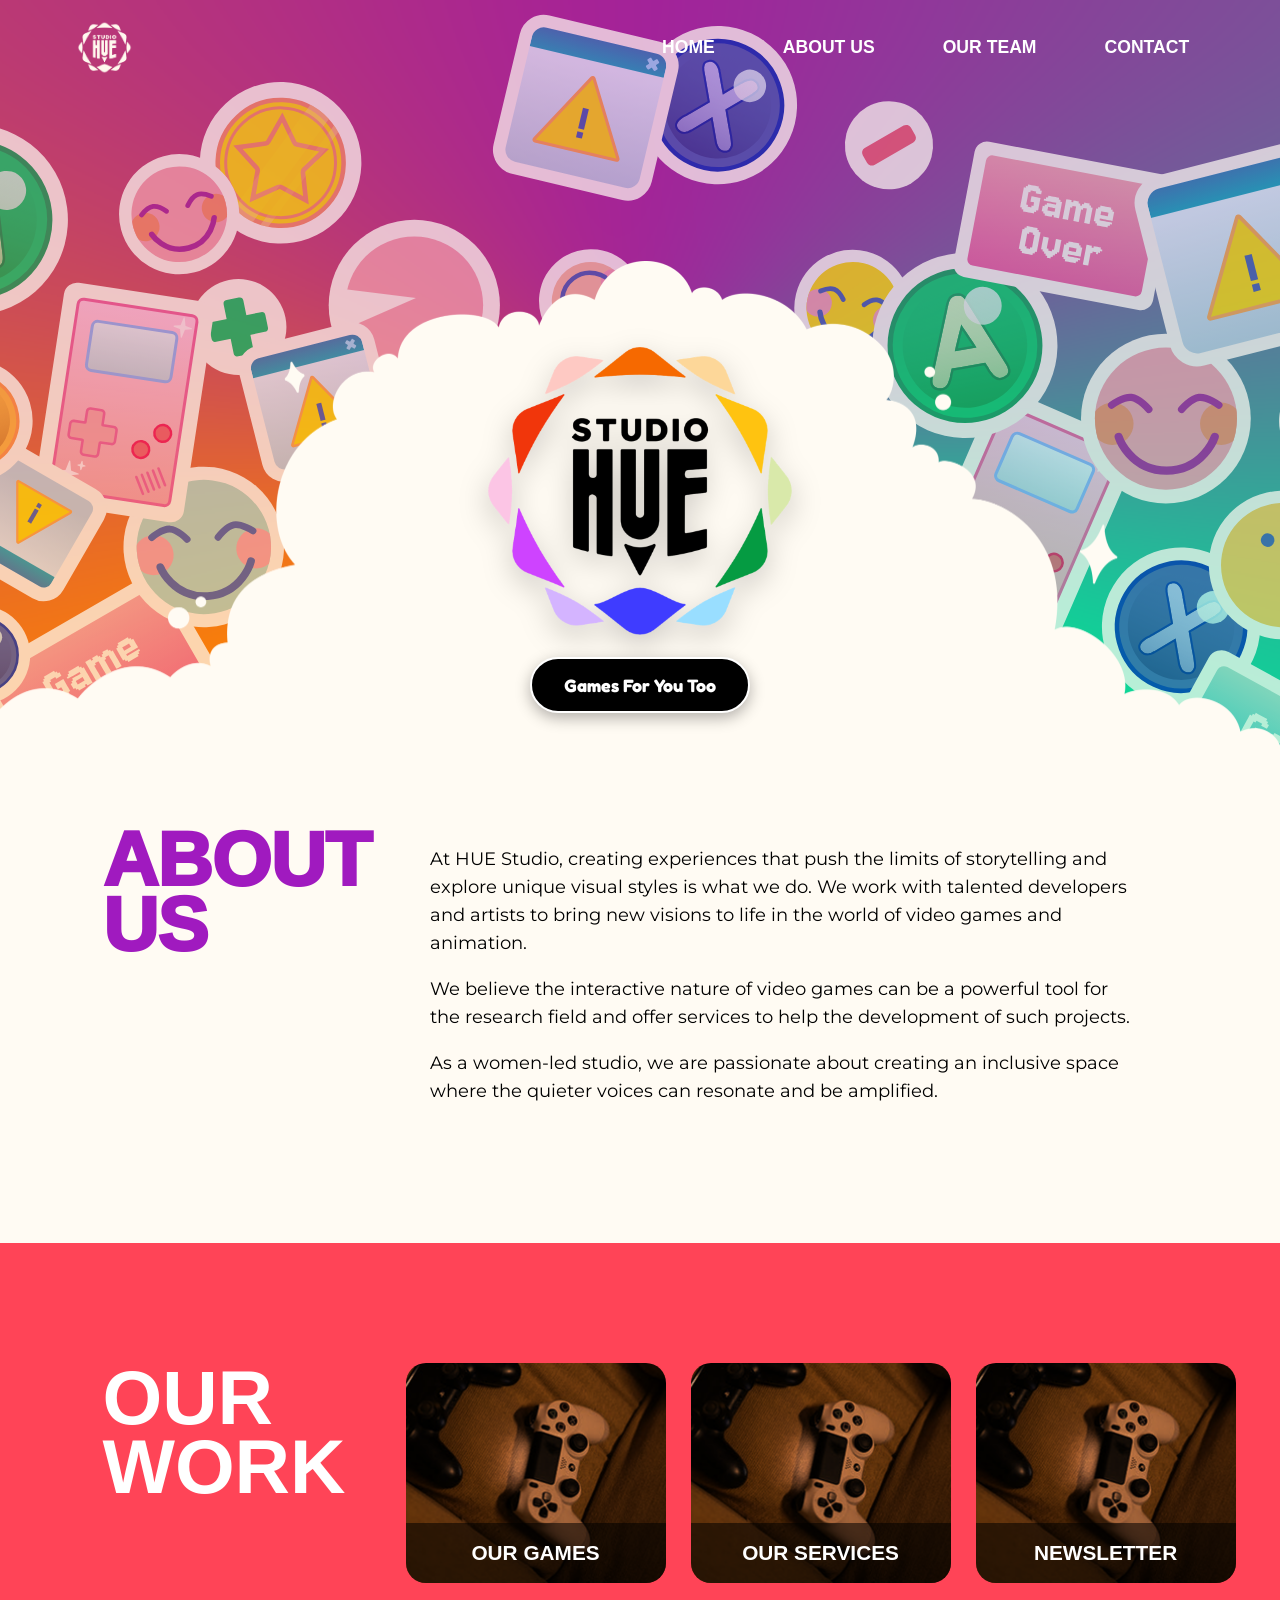
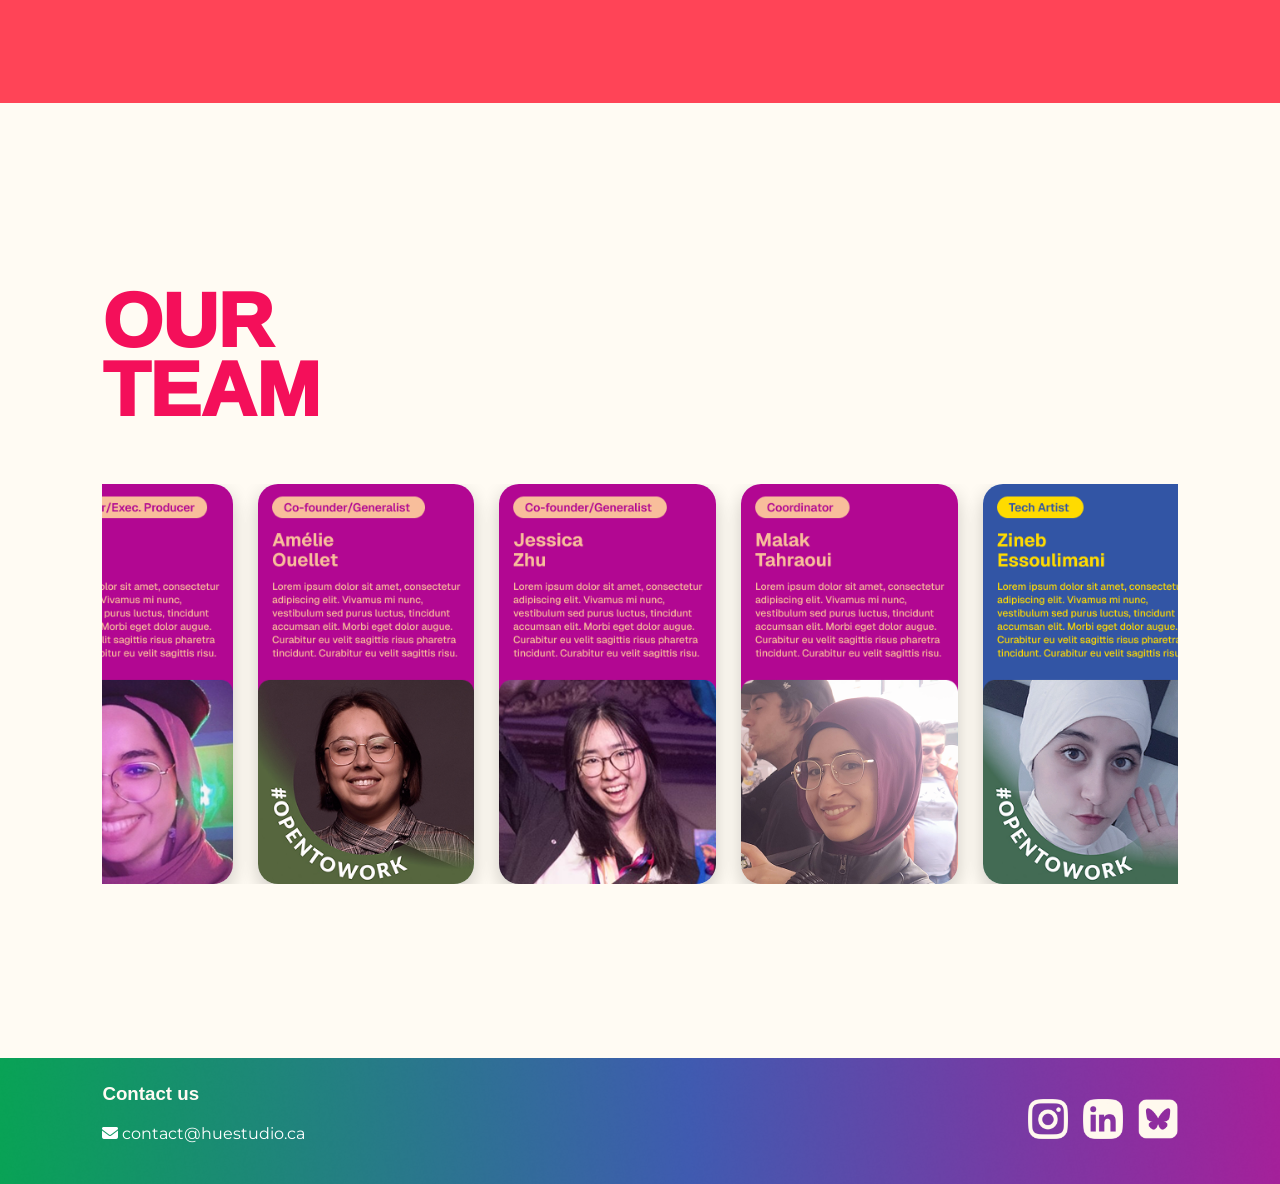
==== index.html @ d819f4cb "modification de tout ce qu'on ma demander" ====
<!DOCTYPE html>
<html lang="en-US">
<head>
    <meta charset="UTF-8" />
    <meta name="viewport" content="width=device-width, initial-scale=1.0" />
    <title>Home - Hue Studio</title>
    <link rel="stylesheet" href="css/styles.css" />
    <link rel="stylesheet" href="https://cdnjs.cloudflare.com/ajax/libs/font-awesome/6.4.0/css/all.min.css">
    <link href="https://fonts.googleapis.com/css2?family=Fredoka+One&display=swap" rel="stylesheet">
    <link href="https://fonts.googleapis.com/css2?family=Montserrat:wght@400;600&display=swap" rel="stylesheet">
    <link rel="icon" type="image/png" href="images/cropped-STUDIOHUE_ICON-32x32.png">
    <script src="javascript/script.js"></script>
</head>

<body>
<!--Haut-->

<!-- FOND SVG EN IMAGE -->
<div class="background-color" id="HOME">
    <img src="images/SVG_Header-2.svg" alt="Fond décoratif" class="fond-svg" />
    <!-- Les autocollants si vous les avez -->
    <!-- <img src="images/Stickers_Header.png" alt="Stickers" class="fond-stickers" /> -->
</div>

<!-- HEADER -->
<header>
    <img src="images/Logo_StudioHue_beige.png" alt="Petit logo" class="logo-haut" />
    <nav>
        <ul>
            <li><a href="#HOME">HOME</a></li>
            <li><a href="#ABOUT US">ABOUT US</a></li>
            <li><a href="#OUR TEAM">OUR TEAM</a></li>
            <li><a href="#CONTACT">CONTACT</a></li>
        </ul>
    </nav>
</header>

<!-- CONTENU PRINCIPAL (Centré verticalement) -->
<main class="page_principale">
    <!-- Le fond blanc en forme de nuage -->
    <div class="hero-background-cloud">
        <img src="images/Logo_StudioHue_transparent.png" class="logo-centre" alt="Studio Hue Logo">
    </div>
    <!-- La tagline en dessous -->
    <div class="tagline">Games For You Too</div>
</main>

<!-- Le grand nuage de séparation (en bas de section) -->
<img src="images/cloud.png" class="nuage" alt="Séparation nuage">


<!--Milieux-->
<!--About Us-->
<section class="background">
    <section class="about-us" id="ABOUT US">
        <div class="about-title">
            ABOUT<br>US
        </div>
        <div class="about-text">
            <p>
            At HUE Studio, creating experiences that push the limits of storytelling and explore unique visual styles is what we do. We work with talented developers and artists to bring new visions to life in the world of video games and animation.
            </p>
            <p>
            We believe the interactive nature of video games can be a powerful tool for the research field and offer services to help the development of such projects.
            </p>
            <p>
            As a women-led studio, we are passionate about creating an inclusive space where the quieter voices can resonate and be amplified.
            </p>
        </div>
    </section>
</section>

<!--OUR WORK-->
<section class="ourwork-section">
    <div class="ourwork-left">
        <h2>OUR<br>WORK</h2>
    </div>

    <div class="ourwork-right">
        <a href="html/ourgame.html">
            <div class="work-card">
                <img src="images/ActivityPlaceholder2.png" alt="Our Games">
                <div class="overlay">OUR GAMES</div>
            </div>
        </a>

        <a href="html/ourservices.html">
            <div class="work-card">
                <img src="images/ActivityPlaceholder2.png" alt="Our Services">
                <div class="overlay">OUR SERVICES</div>
            </div>
        </a>

        <a href="https://www.linkedin.com/company/huestudiogames/">
            <div class="work-card">
                <img src="images/ActivityPlaceholder2.png" alt="Newsletter">
                <div class="overlay">NEWSLETTER</div>
            </div>
        </a>
    </div>
</section>

<!--Our team-->
<section class="ourteam-section" id="OUR TEAM">
    <div class="ourteam-left">
        <h2>OUR<br>TEAM</h2>
    </div>

    <div class="carousel-wrapper">
        <div class="carousel-track">
            <div class="card"><img src="images/Member1-1.png" alt=""></div>
            <div class="card"><img src="images/Member2-1.png" alt=""></div>
            <div class="card"><img src="images/Member3.png" alt=""></div>
            <div class="card"><img src="images/Member4.png" alt=""></div>
            <div class="card"><img src="images/Member5.png" alt=""></div>
            <div class="card"><img src="images/Member6.png" alt=""></div>
            <div class="card"><img src="images/Member7.png" alt=""></div>
        </div>
    </div>
</section>
<!--bas-->

<br><br><br>
<footer class="footer" id="CONTACT">
    <div class="footer-container">

        <div class="footer-left">
            <h3>Contact us</h3>
            <p><i class="fa-solid fa-envelope"></i> <a href="mailto:contact@huestudio.ca" style="color: white; text-decoration: none;">contact@huestudio.ca</a></p>
        </div>

        <div class="footer-right">
            <a href="https://www.instagram.com/studiohuegames/"><img src="images/Logo_Instagram.png" alt="Instagram" /></a>
            <a href="https://www.linkedin.com/company/huestudiogames/posts/?feedView=all"><img src="images/Logo_Linkedin.png" alt="LinkedIn" /></a>
            <a href="https://www.linkedin.com/company/huestudiogames/posts/?feedView=all"><img src="images/Logo_Bsky.png" alt="Bluesky" /></a>
        </div>

    </div>
</footer>
</body>
</html>
---- css/styles.css ----
/* ==============================
   RESET & BASE
   ============================== */

* {
  box-sizing: border-box;
}

body {
  margin: 0;
  font-family: Arial, sans-serif;
  overflow-x: hidden;
  background-color: #fffbf3;
}

/* ==============================
   HERO / BACKGROUND
   ============================== */

.background-color {
  position: relative;
  width: 100%;
  height: 100vh;
  background-image: url("../images/Header_Gradient.png");
  background-size: cover;
  background-position: center;
  overflow: hidden;
  z-index: -2;
}

.fond-svg {
  position: absolute;
  top: 0;
  left: 0;
  width: 100%;
  height: 100%;
  object-fit: cover;
  transition: transform .15s linear;
  z-index: -1;
}

.fond-stickers {
  position: absolute;
  width: 100%;
  height: 100%;
  object-fit: cover;
  z-index: 2;
  pointer-events: none;
}

/* ==============================
   HEADER
   ============================== */

header {
  position: absolute;
  top: 20px;
  width: 100%;
  display: flex;
  justify-content: space-between;
  align-items: center;
  padding: 0 6%;
  z-index: 10;
}

.logo-haut {
  height: 55px;
  width: auto;
  transition: .3s;
  cursor: pointer;
}

.logo-haut:hover {
  transform: scale(1.1);
}

nav ul {
  list-style: none;
  display: flex;
  gap: 40px;
  margin: 0;
  padding: 0;
}

nav a {
  text-decoration: none;
  color: white;
  font-weight: bold;
  font-size: 1.1rem;
  transition: .25s;
  padding: 6px 14px;
  border-radius: 30px;
}

header li:hover a {
  background: white;
  color: #a01abf;
}

/* ==============================
   HERO CONTENT (POSITION AJUSTÉE)
   ============================== */

main.page_principale {
  position: absolute;
  top: 58%; 
  left: 50%;
  transform: translate(-50%, -50%);
  display: flex;
  flex-direction: column;
  align-items: center;
  text-align: center;
  z-index: 6;
  width: 100%;
  pointer-events: none;
}

.hero-background-cloud {
  display: flex;
  justify-content: center;
  align-items: center;
  margin-bottom: 0.5vw;
  pointer-events: auto;
  background: transparent;
  padding: 0;
}

.logo-centre {
  width: 25vw;
  min-width: 180px;
  max-width: 500px;
  height: auto;
  display: block;
  margin: 0;
  filter: drop-shadow(0 10px 15px rgba(0,0,0,0.2));
  transition: transform 0.25s ease;
}

.logo-centre:hover {
  transform: scale(1.1);
}

.tagline {
  display: inline-flex;
  align-items: center;
  background: black;
  border: 2px solid white;
  border-radius: 40px;
  padding: 1.2vw 2.5vw;
  font-size: 1.4vw;
  font-weight: bold;
  color: white;
  font-family: 'Fredoka One', cursive, sans-serif;
  z-index: 7;
  pointer-events: auto;
  white-space: nowrap;
  box-shadow: 0 5px 15px rgba(0,0,0,0.3);
}

/* ==============================
   CLOUD SEPARATOR (CONNEXION PARFAITE)
   ============================== */

.nuage {
  display: block;
  width: 100%;
  max-width: 100%;
  height: auto;
  
  position: absolute;
  bottom: -1px;
  left: 0;
  z-index: 5;
  pointer-events: none;
  line-height: 0;
  margin: 0;
  padding: 0;
}

/* ==============================
   ABOUT US (CORRIGÉ : TITRE COMPACT)
   ============================== */

.about-us {
  display: flex;
  flex-wrap: wrap;
  gap: 60px;
  padding: 80px 8% 120px 8%; 
  align-items: flex-start;
  background-color: #fffbf3;
  position: relative;
  z-index: 4;
  margin-top: 0;
}

.about-title {
  font-family: 'Erica One', sans-serif;
  font-size: 6vw;
  line-height: 0.85;
  color: #a01abf;
  margin: 0;
  font-weight: 1000;
  letter-spacing: -1px;
}

.about-text {
  font-family: 'Montserrat', sans-serif;
  max-width: 700px;
  font-size: 1.1rem;
  line-height: 1.6;
}

/* ==============================
   OUR WORK
   ============================== */

.ourwork-section {
  display: flex;
  justify-content: space-between;
  align-items: flex-start;
  background: #ff4457;
  padding: 120px 8%;
  gap: 60px;
  font-weight: 1000;
}

.ourwork-left h2 {
  font-family: 'Erica One', sans-serif;
  font-size: 6vw;
  color: white;
  margin: 0;
  line-height: 0.9;
}

.ourwork-right {
  display: flex;
  gap: 25px;
}

.work-card {
  position: relative;
  width: 260px;
  height: 220px;
  border-radius: 20px;
  overflow: hidden;
  cursor: pointer;
  flex-shrink: 0;
}

.work-card img {
  width: 100%;
  height: 100%;
  object-fit: cover;
  transition: filter 0.3s;
}

.work-card .overlay {
  position: absolute;
  bottom: 0;
  width: 100%;
  padding: 18px 0;
  background: rgba(0, 0, 0, .55);
  color: white;
  font-size: 1.3rem;
  font-weight: 700;
  text-align: center;
}

.work-card:hover {
  transform: translateY(-15px);
}

.work-card:hover {
  animation: floatCard 0.6s ease infinite alternate;
}

@keyframes floatCard {
  0% { transform: translateY(0); }
  100% { transform: translateY(-15px); }
}
/* ==============================
   OUR TEAM
   ============================== */

.ourteam-section {
  padding: 120px 8%;
  background-color: #fffbf3;
  overflow: hidden;
}

.ourteam-left h2 {
  font-family: 'Erica One', sans-serif;
  font-size: 6vw;
  color: #f40f5a;
  margin-bottom: 60px;
  line-height: 0.9;
  font-weight: 1000;
}

.carousel-wrapper {
  width: 100%;
  overflow-x: scroll;
  overflow-y: hidden;
  position: relative;
  cursor: grab;
  touch-action: none;
  display: flex;
  scroll-behavior: auto;
  scrollbar-width: none;
  -ms-overflow-style: none;

}

.carousel-wrapper::-webkit-scrollbar {
  display: none;
}


.carousel-track {
  display: inline-flex;
  gap: 25px;
  width: max-content;
  will-change: transform;
  animation: none;
}

.carousel-wrapper:active {
  cursor: grabbing;
}

.carousel-wrapper:hover .carousel-track,
.carousel-wrapper:active .carousel-track {
  animation-play-state: paused;
}

@keyframes scrollLoop {
  0% {
    transform: translate3d(0, 0, 0);
  }
  100% {
    transform: translate3d(-50%, 0, 0);
  }
}

.card {
  flex-shrink: 0;
  border-radius: 20px;
  overflow: hidden;
  box-shadow: 0 8px 20px rgba(0, 0, 0, 0.2);
  display: flex;
  background: white;
  user-select: none;
  -webkit-user-drag: none;
}

.card img {
  width: auto;
  height: 400px;
  object-fit: cover;
  display: block;
  pointer-events: none;
}

/* ==============================
   FOOTER
   ============================== */

.footer {
  background-image: url("../images/Footer_Gradient.png");
  background-size: cover;
  background-position: center;
  padding: 25px 8%;
  color: white;
}

.footer-container {
  display: flex;
  justify-content: space-between;
  align-items: center;
  flex-wrap: wrap;
  gap: 20px;
}

.footer-left h3 {
  margin-top: 0;
  font-family: 'Erica One', sans-serif;
  color: #fffbf3;
}

.footer-left p {
  font-family: 'Montserrat', sans-serif;
  font-size: 1rem;
}

.footer-left a {
  color: white;
  text-decoration: none;
  transition: color 0.3s;
}

.footer-left a:hover {
  color: #a01abf;
}

.footer-right {
  display: flex;
  align-items: center;
}

.footer-right img {
  width: 40px;
  margin-left: 15px;
  transition: .2s;
  cursor: pointer;
}

.footer-right img:hover {
  transform: scale(1.2);
}

/* ==============================
   TABLET
   ============================== */
@media only screen and (max-device-width: 1281px) and (min-device-width: 1279px) and (max-device-height: 801px) and (min-device-height: 799px) {
  main.page_principale {
    position: absolute;
    top: 50%; 
    left: 50%;
    transform: translate(-50%, -50%);
    display: flex;
    flex-direction: column;
    align-items: center;
    text-align: center;
    z-index: 6;
    width: 100%;
    pointer-events: none;
  }
  .nuage {
    margin-bottom: 150px;
    width: 100%;
  }

  .about-us {
    flex-direction: column;
    text-align: center;
    padding: 60px 5% 80px 5%;
    gap: 40px;
    padding-top: 90px;
  }
  .background {
    margin-top: -150px;
  }
}
@media only screen and (max-device-width: 1025px) and (min-device-width: 1023px) and (max-device-height: 601px) and (min-device-height: 599px) {
  main.page_principale {
    top: 70%; 
  }
}
@media only screen and (max-device-width: 1025px) and (min-device-width: 1023px) and (max-device-height: 1367px) and (min-device-height: 1365px) {
  .nuage { margin-bottom: 850px; width: 100%; }
  .background {
    margin-top: -851px;
  }
  main.page_principale {
    top: 25%; 
  }
  .ourwork-right {
    display: flex;
    flex-wrap: wrap;
    justify-content: center;
    gap: 25px;
  }

  .ourwork-right .work-card:nth-child(3) {
    flex-basis: 100%;
    max-width: 260px;
    margin: 0 auto;
  }
}
@media only screen and (max-device-width: 913px) and (min-device-width: 911px) and (max-device-height: 1369px) and (min-device-height: 1367px) {
  .nuage { 
    margin-bottom: 900px; 
    width: 100%; 
  }
  .background {
    margin-top: -901px;
  }
  main.page_principale {
    top: 23%; 
  }

  .ourwork-right {
    display: flex;
    flex-wrap: wrap;
    justify-content: center;
    gap: 25px;
  }

  .ourwork-right .work-card:nth-child(3) {
    flex-basis: 100%;
    max-width: 260px;
    margin: 0 auto;
  }
}
@media (max-width: 1300px) {
  .nuage { 
    margin-bottom: 150px; 
    width: 100%; 
  }
  .background {
    margin-top: -153px; 
  }
}
@media (max-width: 900px) {
  main.page_principale {
    position: absolute;
    top: 45%; 
    left: 50%;
    transform: translate(-50%, -50%);
    display: flex;
    flex-direction: column;
    align-items: center;
    text-align: center;
    z-index: 6;
    width: 100%;
    pointer-events: none;
  }

  .logo-haut {
    height: 45px;
  }

  nav ul {
    gap: 20px;
  }
  
  nav a {
    font-size: 1rem;
  }

  .tagline {
    font-size: 1.8vw;
    padding: 1.5vw 3vw;
  }

  .ourwork-section {
    flex-direction: column;
    align-items: center;
    text-align: center;
  }

  .ourwork-right {
    justify-content: center;
    flex-wrap: wrap;
    gap: 20px;
  }
  
  .work-card {
    width: 240px;
    height: 200px;
  }

  .nuage {
    margin-bottom: 300px;
    width: 100%;
  }

  .about-us {
    flex-direction: column;
    text-align: center;
    padding: 60px 5% 80px 5%;
    gap: 40px;
    padding-top: 90px;
  }
  .background {
    margin-top: -300px;
  }
}
@media only screen and (max-device-width: 854px) and (min-device-width: 852px) and (max-device-height: 1281px) and (min-device-height: 1279px) {
  .nuage { margin-bottom: 860px; width: 100%; }
  .background {
    margin-top: -860px;
  }
  main.page_principale {
    position: absolute;
    top: 20%; 
    left: 50%;
    transform: translate(-50%, -50%);
    display: flex;
    flex-direction: column;
    align-items: center;
    text-align: center;
    z-index: 6;
    width: 100%;
    pointer-events: none;
  }
}
@media only screen and (max-device-width: 821px) and (min-device-width: 819px) and (max-device-height: 1181px) and (min-device-height: 1179px) {
  .nuage { margin-bottom: 750px; width: 100%; }
  .background {
    margin-top: -750px;
  }
  main.page_principale {
    position: absolute;
    top: 25%; 
    left: 50%;
    transform: translate(-50%, -50%);
    display: flex;
    flex-direction: column;
    align-items: center;
    text-align: center;
    z-index: 6;
    width: 100%;
    pointer-events: none;
  }
}
@media only screen and (max-device-width: 769px) and (min-device-width: 767px) and (max-device-height: 1025px) and (min-device-height: 1023px) {
  .nuage { margin-bottom: 580px; width: 100%; }
  .background {
    margin-top: -580px;
  }
  main.page_principale {
    position: absolute;
    top: 30%; 
    left: 50%;
    transform: translate(-50%, -50%);
    display: flex;
    flex-direction: column;
    align-items: center;
    text-align: center;
    z-index: 6;
    width: 100%;
    pointer-events: none;
  }
}

/* ==============================
   MOBILE
   ============================== */
@media (max-width: 600px) {
  
  main.page_principale {
    position: absolute;
    top: 35%; 
    left: 50%;
    transform: translate(-50%, -50%);
    display: flex;
    flex-direction: column;
    align-items: center;
    text-align: center;
    z-index: 6;
    width: 100%;
    pointer-events: none;
  }

  header {
    flex-direction: column;
    gap: 15px;
    top: 10px;
    padding: 0 5%;
  }
  nav ul { gap: 12px; flex-wrap: wrap; justify-content: center; }
  nav a { font-size: 0.9rem; padding: 5px 12px; }
  .logo-centre { width: 35vw; min-width: 140px; max-width: none; }
  .tagline { font-size: 3.5vw; padding: 3vw 5vw; border-radius: 25px; }
  .nuage { margin-bottom: 400px; width: 100%; }

  .about-us {
    flex-direction: column;
    align-items: center;
    text-align: center;
    justify-content: center;
    padding: 60px 5% 80px 5%;
    gap: 40px;
    padding-top: 90px;
    margin: 0 auto;
    width: 100%;
    box-sizing: border-box;
  }

  .about-title {
    font-size: 12vw;
    line-height: 0.85;
    margin: 0 auto;
    display: block;
    width: fit-content;
  }

  .about-text {
    font-size: 1rem;
    padding: 0 10px;
    text-align: center;
    margin: 0 auto;
    max-width: 100%;
  }

  .ourwork-left h2,
  .ourteam-left h2 {
    font-size: 12vw;
    text-align: center;
    margin-bottom: 40px;
    line-height: 0.9;
  }

  .work-card {
    width: 100%;
    max-width: 320px;
    height: 240px;
  }

  .ourteam-section {
    padding: 80px 5%;
  }
  
  .card img {
    height: 300px;
  }
  
  .carousel-track {
    animation: scroll 20s linear infinite;
  }
  
  .footer-container {
    flex-direction: column;
    text-align: center;
  }
  
  .footer-right {
    margin-top: 15px;
  }
  
  .footer-right img {
    margin: 0 10px;
  }

  
}
@media only screen and (max-device-width: 541px) and (min-device-width: 539px) and (max-device-height: 721px) and (min-device-height: 719px) {
  .nuage { margin-bottom: 400px; width: 100%; }
  .background {
    margin-top: -400px;
  }
}

@media only screen and (max-device-width: 431px) and (min-device-width: 429px) and (max-device-height: 933px) and (min-device-height: 931px) {
  .nuage { margin-bottom: 570px; width: 100%; }
  .background {
    margin-top: -570px;
  }
}

@media only screen and (max-device-width: 415px) and (min-device-width: 413px) and (max-device-height: 897px) and (min-device-height: 895px) {
  .nuage { margin-bottom: 550px; width: 100%; }
  .background {
    margin-top: -550px;
  }
}

@media only screen and (max-device-width: 413px)and (min-device-width: 411px) and (max-device-height: 916px) and (min-device-height: 913px){
  .nuage { margin-bottom: 550px; width: 100%; }
  .background {
    margin-top: -550px;
  }
}
@media only screen and (max-device-width: 391px) and (min-device-width: 389px) and (max-device-height: 845px) and (min-device-height: 843px) {
  .nuage { margin-bottom: 510px; width: 100%; }
  .background {
    margin-top: -510px;
  }
}
@media only screen and (max-device-width: 376px) and (min-device-width: 374px) and (max-device-height: 668px) and (min-device-height: 666px) {
  .background {
    margin-top: -400px;
  }
}
@media only screen and (max-device-width: 361px) and (min-device-width: 359px) and (max-device-height: 741px) and (min-device-height: 739px) {
  .nuage { margin-bottom: 450px; width: 100%; }
  .background {
    margin-top: -450px;
  }
}
@media only screen and (max-device-width: 345px) and (min-device-width: 343px) and (max-device-height: 883px) and (min-device-height: 881px) {
  .nuage { margin-bottom: 600px; width: 100%; }
  .background {
    margin-top: -600px;
  }
  main.page_principale {
    position: absolute;
    top: 30%; 
    left: 50%;
    transform: translate(-50%, -50%);
    display: flex;
    flex-direction: column;
    align-items: center;
    text-align: center;
    z-index: 6;
    width: 100%;
    pointer-events: none;
  }

}
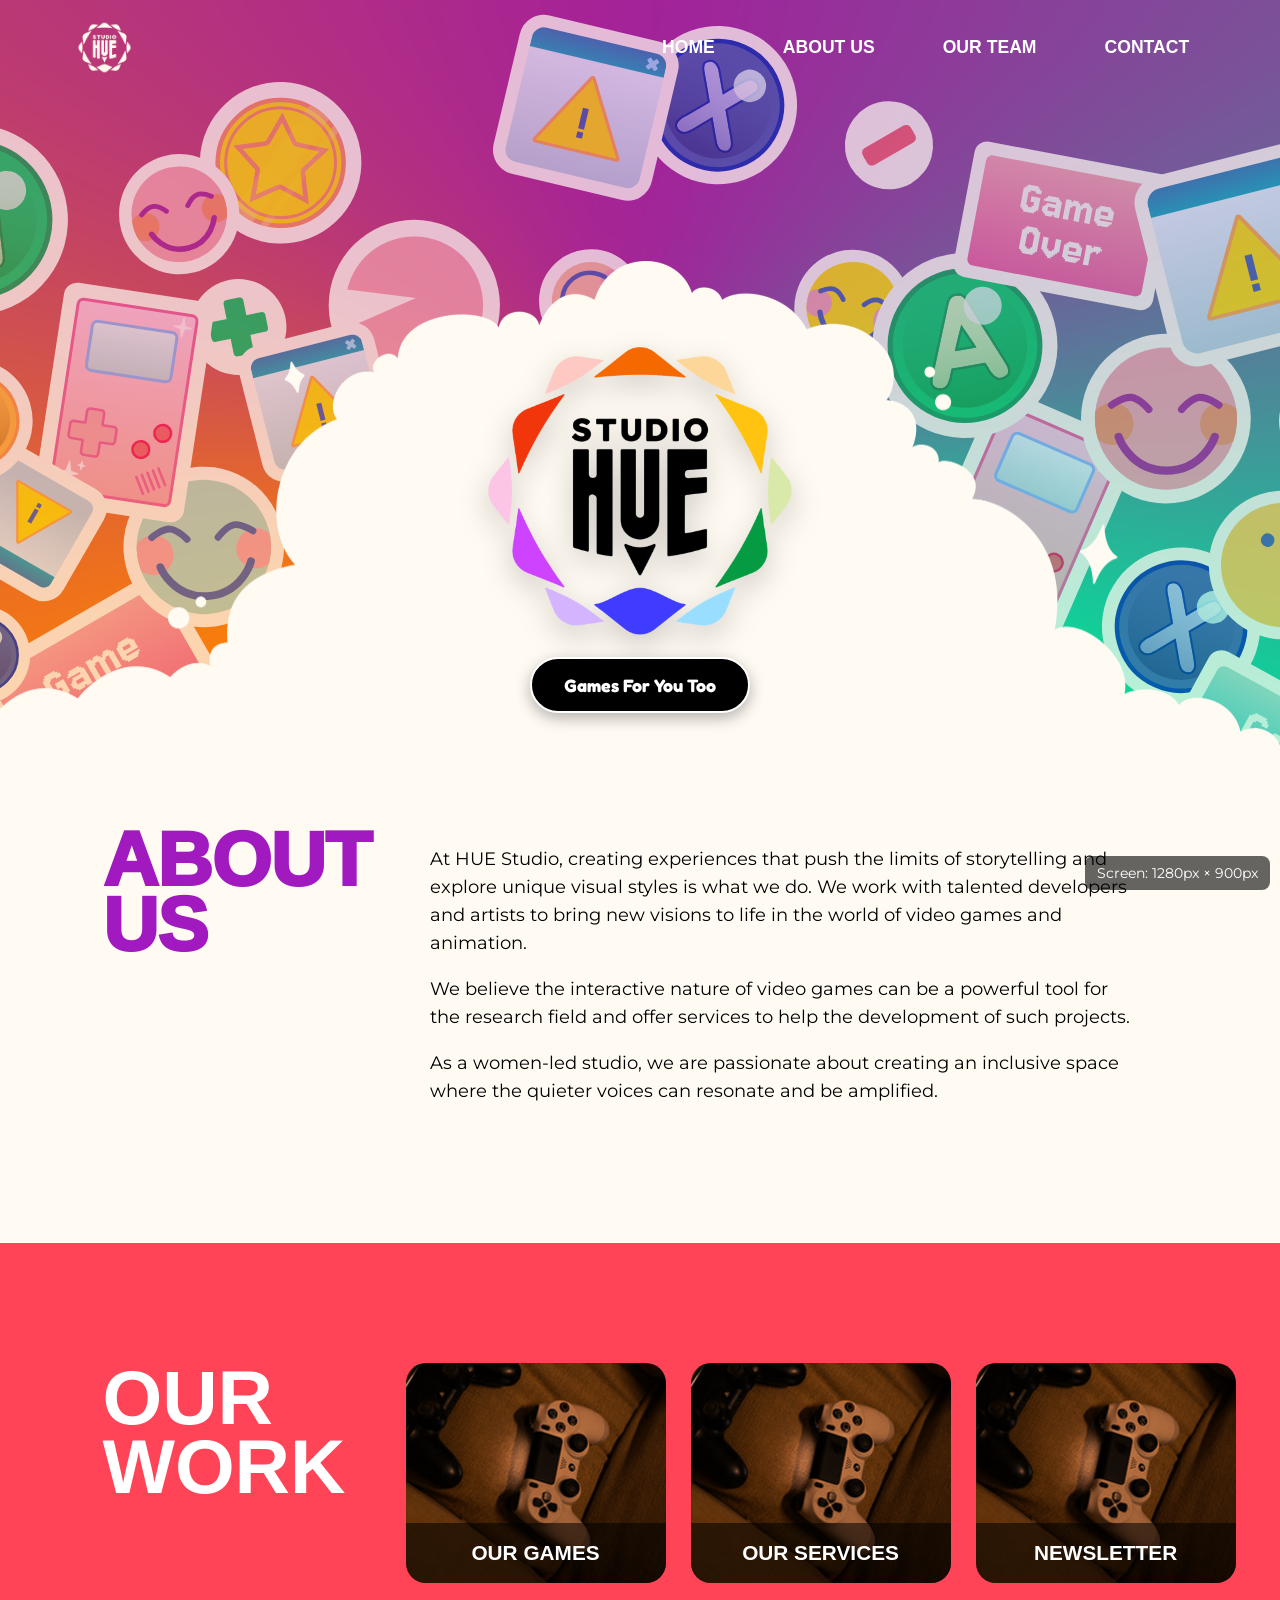
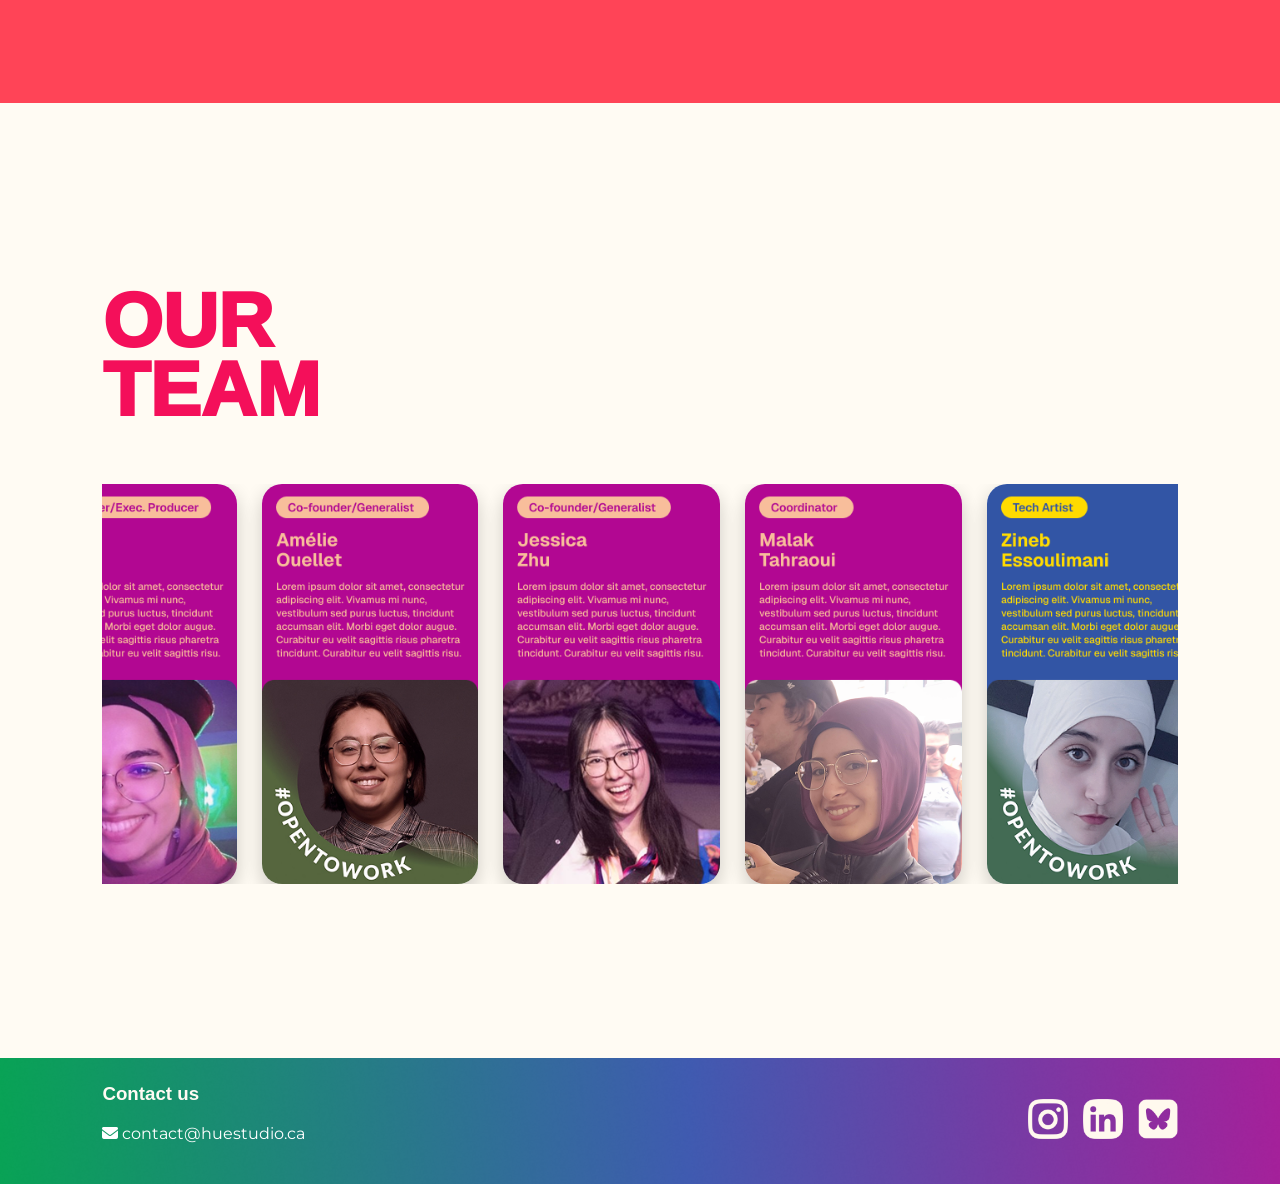
==== commit d9d735bd: "test" ====
--- a/index.html
+++ b/index.html
@@ -119,7 +119,18 @@
     </div>
 </section>
 <!--bas-->
-
+<div id="screen-size" style="
+    position: fixed;
+    bottom: 10px;
+    right: 10px;
+    background: rgba(0,0,0,0.6);
+    color: white;
+    padding: 8px 12px;
+    border-radius: 8px;
+    font-family: Montserrat, sans-serif;
+    font-size: 14px;
+    z-index: 9999;
+"></div>
 <br><br><br>
 <footer class="footer" id="CONTACT">
     <div class="footer-container">
@@ -137,5 +148,16 @@
 
     </div>
 </footer>
+
+<script>
+    function updateScreenSize() {
+        const w = window.innerWidth;
+        const h = window.innerHeight;
+        document.getElementById("screen-size").textContent = `Screen: ${w}px × ${h}px`;
+    }
+
+    window.addEventListener("resize", updateScreenSize);
+    window.addEventListener("load", updateScreenSize);
+</script>
 </body>
 </html>
--- a/css/styles.css
+++ b/css/styles.css
@@ -749,6 +749,14 @@
   }
 }
 
+@media only screen and (max-device-width: 431px) and (min-device-width: 429px) and (max-device-height: 931px) and (min-device-height: 920px) {
+  .nuage { margin-bottom: 250px; width: 100%; }
+  .background {
+    margin-top: -250px;
+  }
+}
+
+
 @media only screen and (max-device-width: 415px) and (min-device-width: 413px) and (max-device-height: 897px) and (min-device-height: 895px) {
   .nuage { margin-bottom: 550px; width: 100%; }
   .background {
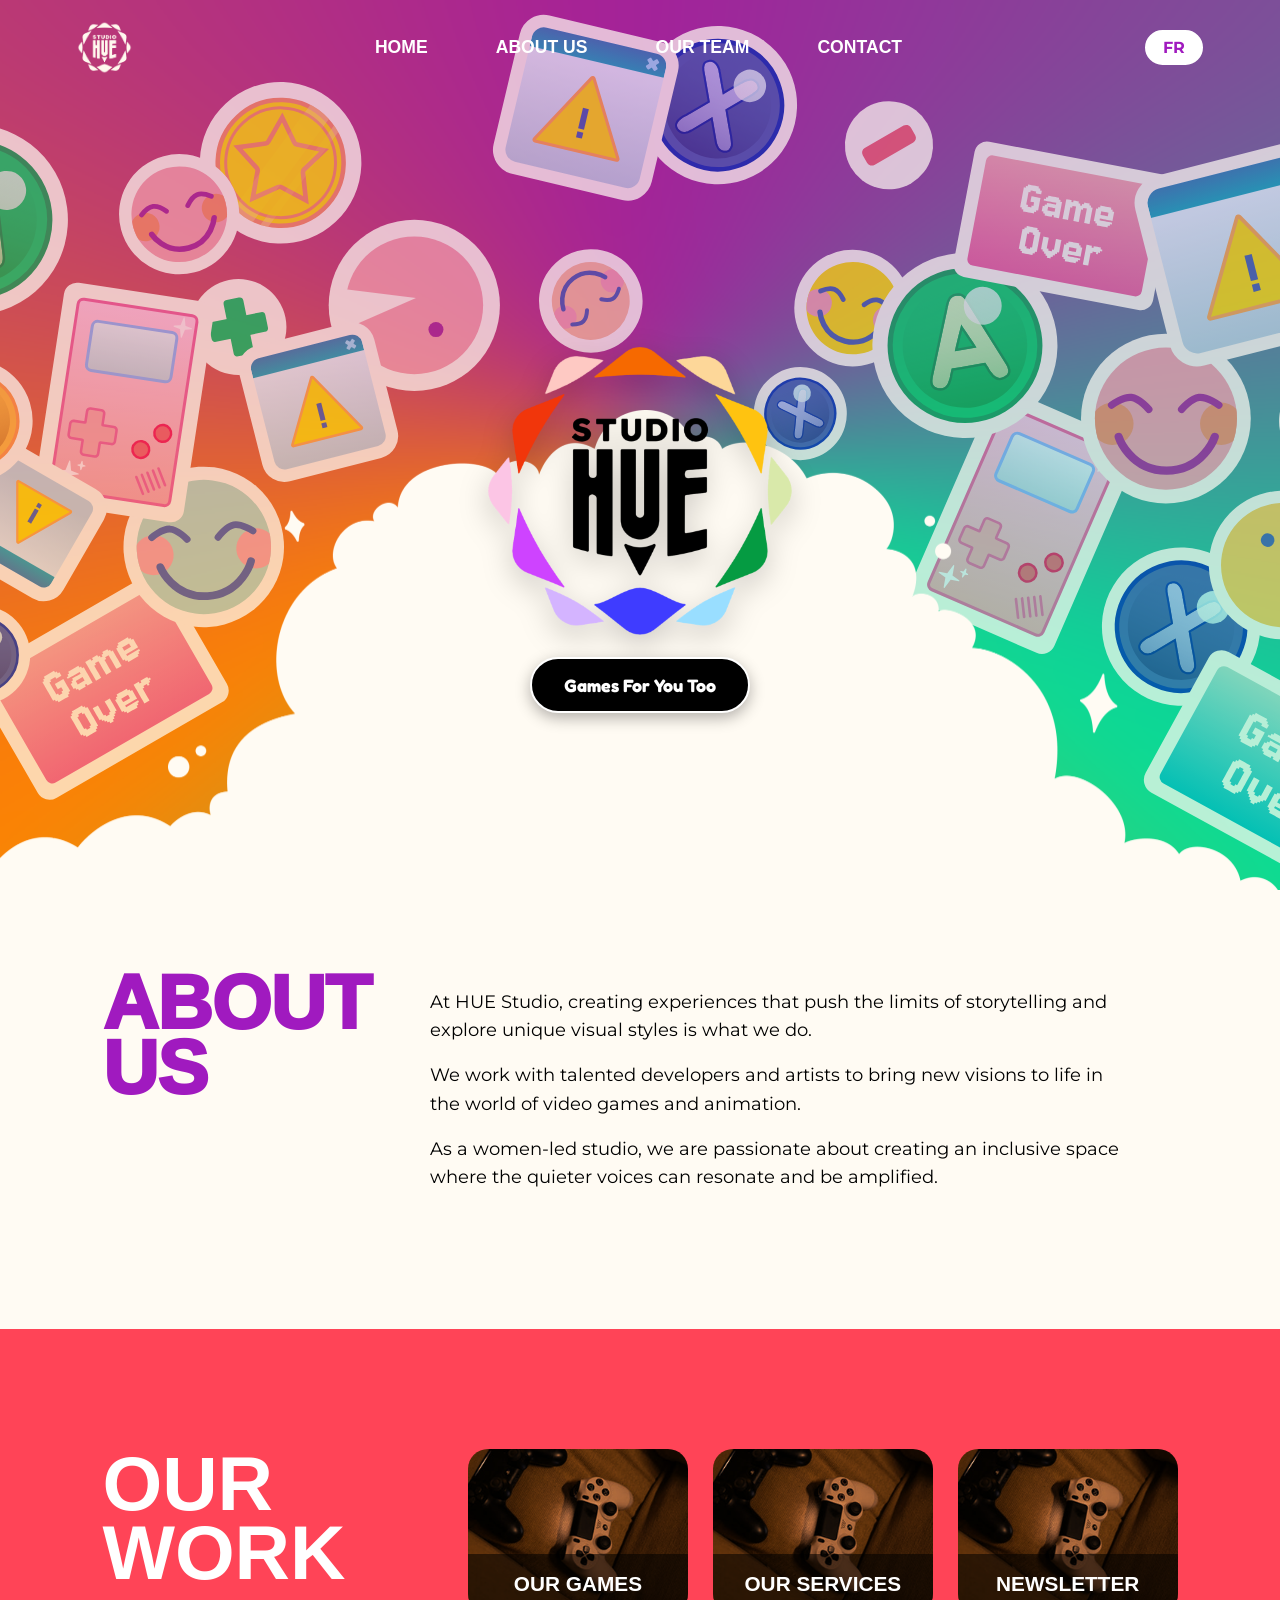
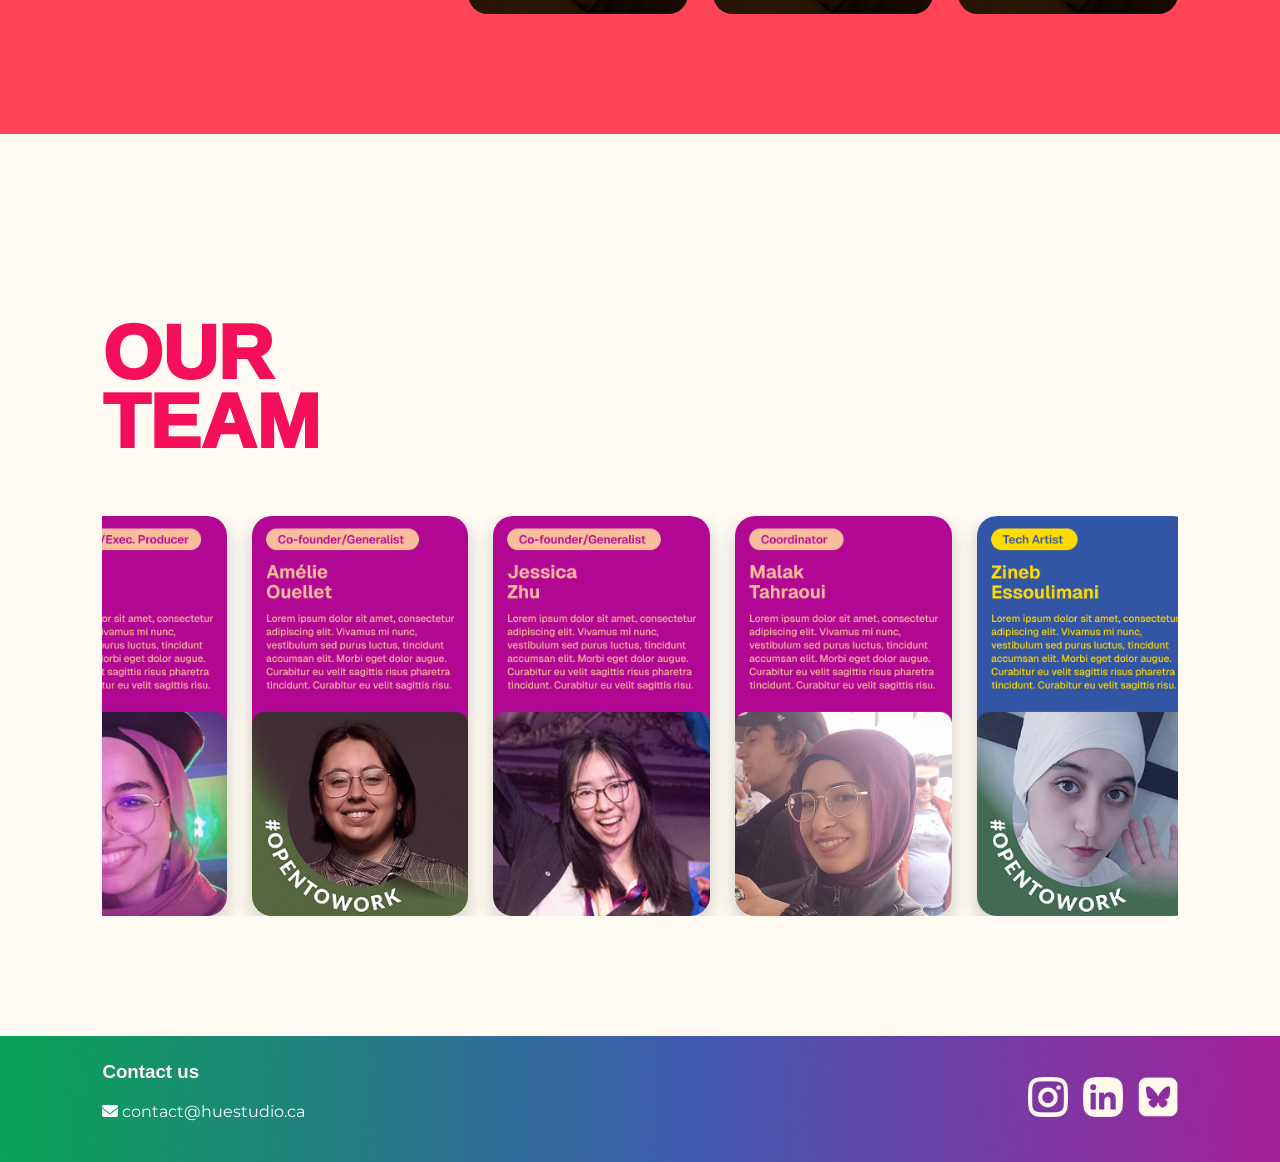
==== commit 7d08c59e: "grosse modification dans tout les page don 1- le css pour mieux l'adapter 2- la traduction française" ====
--- a/index.html
+++ b/index.html
@@ -10,154 +10,122 @@
     <link href="https://fonts.googleapis.com/css2?family=Montserrat:wght@400;600&display=swap" rel="stylesheet">
     <link rel="icon" type="image/png" href="images/cropped-STUDIOHUE_ICON-32x32.png">
     <script src="javascript/script.js"></script>
+    <script src="javascript/translate.js"></script>
 </head>
 
 <body>
-<!--Haut-->
 
-<!-- FOND SVG EN IMAGE -->
-<div class="background-color" id="HOME">
-    <img src="images/SVG_Header-2.svg" alt="Fond décoratif" class="fond-svg" />
-    <!-- Les autocollants si vous les avez -->
-    <!-- <img src="images/Stickers_Header.png" alt="Stickers" class="fond-stickers" /> -->
-</div>
-
-<!-- HEADER -->
 <header>
     <img src="images/Logo_StudioHue_beige.png" alt="Petit logo" class="logo-haut" />
+
     <nav>
-        <ul>
-            <li><a href="#HOME">HOME</a></li>
-            <li><a href="#ABOUT US">ABOUT US</a></li>
-            <li><a href="#OUR TEAM">OUR TEAM</a></li>
-            <li><a href="#CONTACT">CONTACT</a></li>
+        <ul class="nav-center">
+            <li><a href="#HOME" data-translate="home">HOME</a></li>
+            <li><a href="#ABOUT US" data-translate="about">ABOUT US</a></li>
+            <li><a href="#OUR TEAM" data-translate="team">OUR TEAM</a></li>
+            <li><a href="#CONTACT" data-translate="contact">CONTACT</a></li>
         </ul>
     </nav>
+
+    <button id="translate-btn" class="translate-btn">FR</button>
 </header>
 
-<!-- CONTENU PRINCIPAL (Centré verticalement) -->
 <main class="page_principale">
-    <!-- Le fond blanc en forme de nuage -->
     <div class="hero-background-cloud">
         <img src="images/Logo_StudioHue_transparent.png" class="logo-centre" alt="Studio Hue Logo">
     </div>
-    <!-- La tagline en dessous -->
-    <div class="tagline">Games For You Too</div>
+
+    <div class="tagline" data-translate="tagline">Games For You Too</div>
 </main>
 
-<!-- Le grand nuage de séparation (en bas de section) -->
+<div class="background-color" id="HOME">
+    <img src="images/SVG_Header-2.svg" alt="Fond décoratif" class="fond-svg" />
+</div>
+
 <img src="images/cloud.png" class="nuage" alt="Séparation nuage">
 
-
-<!--Milieux-->
-<!--About Us-->
 <section class="background">
     <section class="about-us" id="ABOUT US">
-        <div class="about-title">
+        <div class="about-title" data-translate="about-title">
             ABOUT<br>US
         </div>
+
         <div class="about-text">
-            <p>
-            At HUE Studio, creating experiences that push the limits of storytelling and explore unique visual styles is what we do. We work with talented developers and artists to bring new visions to life in the world of video games and animation.
+            <p data-translate="about-text-1">
+                At HUE Studio, creating experiences that push the limits of storytelling and explore unique visual styles is what we do.
             </p>
-            <p>
-            We believe the interactive nature of video games can be a powerful tool for the research field and offer services to help the development of such projects.
+            <p data-translate="about-text-2">
+                We work with talented developers and artists to bring new visions to life in the world of video games and animation.
             </p>
-            <p>
-            As a women-led studio, we are passionate about creating an inclusive space where the quieter voices can resonate and be amplified.
+            <p data-translate="about-text-3">
+                As a women-led studio, we are passionate about creating an inclusive space where the quieter voices can resonate and be amplified.
             </p>
         </div>
     </section>
 </section>
 
-<!--OUR WORK-->
 <section class="ourwork-section">
     <div class="ourwork-left">
-        <h2>OUR<br>WORK</h2>
+        <h2 data-translate="ourwork">OUR<br>WORK</h2>
     </div>
 
     <div class="ourwork-right">
         <a href="html/ourgame.html">
             <div class="work-card">
                 <img src="images/ActivityPlaceholder2.png" alt="Our Games">
-                <div class="overlay">OUR GAMES</div>
+                <div class="overlay" data-translate="games">OUR GAMES</div>
             </div>
         </a>
 
         <a href="html/ourservices.html">
             <div class="work-card">
                 <img src="images/ActivityPlaceholder2.png" alt="Our Services">
-                <div class="overlay">OUR SERVICES</div>
+                <div class="overlay" data-translate="services">OUR SERVICES</div>
             </div>
         </a>
 
         <a href="https://www.linkedin.com/company/huestudiogames/">
             <div class="work-card">
                 <img src="images/ActivityPlaceholder2.png" alt="Newsletter">
-                <div class="overlay">NEWSLETTER</div>
+                <div class="overlay" data-translate="newsletter">NEWSLETTER</div>
             </div>
         </a>
     </div>
 </section>
 
-<!--Our team-->
 <section class="ourteam-section" id="OUR TEAM">
     <div class="ourteam-left">
-        <h2>OUR<br>TEAM</h2>
+        <h2 data-translate="team2">OUR<br>TEAM</h2>
     </div>
 
     <div class="carousel-wrapper">
         <div class="carousel-track">
-            <div class="card"><img src="images/Member1-1.png" alt=""></div>
-            <div class="card"><img src="images/Member2-1.png" alt=""></div>
-            <div class="card"><img src="images/Member3.png" alt=""></div>
-            <div class="card"><img src="images/Member4.png" alt=""></div>
-            <div class="card"><img src="images/Member5.png" alt=""></div>
-            <div class="card"><img src="images/Member6.png" alt=""></div>
-            <div class="card"><img src="images/Member7.png" alt=""></div>
+            <div class="card"><img src="images/Member1-1.png"></div>
+            <div class="card"><img src="images/Member2-1.png"></div>
+            <div class="card"><img src="images/Member3.png"></div>
+            <div class="card"><img src="images/Member4.png"></div>
+            <div class="card"><img src="images/Member5.png"></div>
+            <div class="card"><img src="images/Member6.png"></div>
+            <div class="card"><img src="images/Member7.png"></div>
         </div>
     </div>
 </section>
-<!--bas-->
-<div id="screen-size" style="
-    position: fixed;
-    bottom: 10px;
-    right: 10px;
-    background: rgba(0,0,0,0.6);
-    color: white;
-    padding: 8px 12px;
-    border-radius: 8px;
-    font-family: Montserrat, sans-serif;
-    font-size: 14px;
-    z-index: 9999;
-"></div>
-<br><br><br>
+
 <footer class="footer" id="CONTACT">
     <div class="footer-container">
 
         <div class="footer-left">
-            <h3>Contact us</h3>
-            <p><i class="fa-solid fa-envelope"></i> <a href="mailto:contact@huestudio.ca" style="color: white; text-decoration: none;">contact@huestudio.ca</a></p>
+            <h3 data-translate="contact-title">Contact us</h3>
+            <p><i class="fa-solid fa-envelope"></i> contact@huestudio.ca</p>
         </div>
 
         <div class="footer-right">
-            <a href="https://www.instagram.com/studiohuegames/"><img src="images/Logo_Instagram.png" alt="Instagram" /></a>
-            <a href="https://www.linkedin.com/company/huestudiogames/posts/?feedView=all"><img src="images/Logo_Linkedin.png" alt="LinkedIn" /></a>
-            <a href="https://www.linkedin.com/company/huestudiogames/posts/?feedView=all"><img src="images/Logo_Bsky.png" alt="Bluesky" /></a>
+            <a href="https://www.instagram.com/studiohuegames/"><img src="images/Logo_Instagram.png"></a>
+            <a href="https://www.linkedin.com/company/huestudiogames/posts/?feedView=all"><img src="images/Logo_Linkedin.png"></a>
+            <a href="https://www.linkedin.com/company/huestudiogames/posts/?feedView=all"><img src="images/Logo_Bsky.png"></a>
         </div>
 
     </div>
 </footer>
-
-<script>
-    function updateScreenSize() {
-        const w = window.innerWidth;
-        const h = window.innerHeight;
-        document.getElementById("screen-size").textContent = `Screen: ${w}px × ${h}px`;
-    }
-
-    window.addEventListener("resize", updateScreenSize);
-    window.addEventListener("load", updateScreenSize);
-</script>
 </body>
 </html>
--- a/css/styles.css
+++ b/css/styles.css
@@ -26,6 +26,11 @@
   background-position: center;
   overflow: hidden;
   z-index: -2;
+}
+
+.background {
+  background-color: #fffbf3;
+  margin-top: -10px;
 }
 
 .fond-svg {
@@ -97,13 +102,31 @@
   color: #a01abf;
 }
 
-/* ==============================
-   HERO CONTENT (POSITION AJUSTÉE)
+.translate-btn {
+  background: white;
+  color: #a01abf;
+  border: 2px solid white;
+  padding: 6px 16px;
+  border-radius: 30px;
+  font-family: 'Montserrat', sans-serif;
+  font-weight: 700;
+  font-size: 1rem;
+  cursor: pointer;
+  transition: 0.25s;
+}
+
+.translate-btn:hover {
+  background: #a01abf;
+  color: white;
+}
+
+/* ==============================
+   HERO CONTENT
    ============================== */
 
 main.page_principale {
   position: absolute;
-  top: 58%; 
+  top: 58%;
   left: 50%;
   transform: translate(-50%, -50%);
   display: flex;
@@ -158,7 +181,7 @@
 }
 
 /* ==============================
-   CLOUD SEPARATOR (CONNEXION PARFAITE)
+   CLOUD SEPARATOR
    ============================== */
 
 .nuage {
@@ -166,26 +189,26 @@
   width: 100%;
   max-width: 100%;
   height: auto;
-  
   position: absolute;
-  bottom: -1px;
-  left: 0;
+  bottom: 0;
+  left: 50%;
+  transform: translateX(-50%);
   z-index: 5;
   pointer-events: none;
-  line-height: 0;
   margin: 0;
   padding: 0;
-}
-
-/* ==============================
-   ABOUT US (CORRIGÉ : TITRE COMPACT)
+  line-height: 0;
+}
+
+/* ==============================
+   ABOUT US
    ============================== */
 
 .about-us {
   display: flex;
   flex-wrap: wrap;
   gap: 60px;
-  padding: 80px 8% 120px 8%; 
+  padding: 80px 8% 120px 8%;
   align-items: flex-start;
   background-color: #fffbf3;
   position: relative;
@@ -237,10 +260,12 @@
   gap: 25px;
 }
 
+/* 🔥 WORK-CARD RESPONSIVE */
 .work-card {
   position: relative;
-  width: 260px;
-  height: 220px;
+  width: 100%;
+  max-width: 320px;
+  aspect-ratio: 4 / 3;
   border-radius: 20px;
   overflow: hidden;
   cursor: pointer;
@@ -268,9 +293,6 @@
 
 .work-card:hover {
   transform: translateY(-15px);
-}
-
-.work-card:hover {
   animation: floatCard 0.6s ease infinite alternate;
 }
 
@@ -278,6 +300,7 @@
   0% { transform: translateY(0); }
   100% { transform: translateY(-15px); }
 }
+
 /* ==============================
    OUR TEAM
    ============================== */
@@ -308,13 +331,11 @@
   scroll-behavior: auto;
   scrollbar-width: none;
   -ms-overflow-style: none;
-
 }
 
 .carousel-wrapper::-webkit-scrollbar {
   display: none;
 }
-
 
 .carousel-track {
   display: inline-flex;
@@ -333,15 +354,6 @@
   animation-play-state: paused;
 }
 
-@keyframes scrollLoop {
-  0% {
-    transform: translate3d(0, 0, 0);
-  }
-  100% {
-    transform: translate3d(-50%, 0, 0);
-  }
-}
-
 .card {
   flex-shrink: 0;
   border-radius: 20px;
@@ -417,393 +429,172 @@
 .footer-right img:hover {
   transform: scale(1.2);
 }
-
-/* ==============================
-   TABLET
-   ============================== */
-@media only screen and (max-device-width: 1281px) and (min-device-width: 1279px) and (max-device-height: 801px) and (min-device-height: 799px) {
+@media (max-width: 1200px) {
+  .logo-centre {
+    width: 30vw;
+    margin-top: 210px;
+  }
+  .nuage {
+    width: 1200px;
+    max-width: none;
+    position: absolute;
+    bottom: 0;
+    left: 50%;
+    transform: translateX(-50%);
+  }
+}
+/* ==============================
+   RESPONSIVE MOBILE
+   ============================== */
+
+@media (max-width: 900px) {
+  html, body {
+    overflow-x: hidden;
+  }
+
+  header {
+    flex-direction: column;
+    gap: 10px;
+    top: 10px;
+  }
+
+  nav ul {
+    gap: 15px;
+  }
+
+  nav a {
+    font-size: 0.9rem;
+  }
+
+  .logo-haut {
+    height: 40px;
+  }
+
   main.page_principale {
-    position: absolute;
-    top: 50%; 
-    left: 50%;
-    transform: translate(-50%, -50%);
+    top: 65%;
+    padding: 0 10px;
+  }
+
+  .tagline {
+    font-size: 3.5vw;
+    padding: 10px 18px;
+    white-space: normal;
+    text-align: center;
+  }
+
+  .about-us {
+    flex-direction: column;
+    gap: 30px;
+    padding: 60px 6%;
+    margin-top: -40px;
+  }
+
+  .about-title {
+    font-size: 12vw;
+  }
+
+  .logo-centre {
+    margin-top: 0px;
+  }
+
+  .about-text {
+    font-size: 1rem;
+  }
+
+  .ourwork-section {
+    flex-direction: column;
+    gap: 40px;
+    padding: 80px 6%;
+  }
+
+  .ourwork-left {
+    margin-bottom: 20px;
+  }
+
+  .ourwork-left h2 {
+    font-size: 12vw;
+  }
+
+  .ourwork-right {
     display: flex;
     flex-direction: column;
-    align-items: center;
-    text-align: center;
-    z-index: 6;
-    width: 100%;
-    pointer-events: none;
-  }
-  .nuage {
-    margin-bottom: 150px;
-    width: 100%;
-  }
-
-  .about-us {
-    flex-direction: column;
-    text-align: center;
-    padding: 60px 5% 80px 5%;
-    gap: 40px;
-    padding-top: 90px;
-  }
-  .background {
-    margin-top: -150px;
-  }
-}
-@media only screen and (max-device-width: 1025px) and (min-device-width: 1023px) and (max-device-height: 601px) and (min-device-height: 599px) {
-  main.page_principale {
-    top: 70%; 
-  }
-}
-@media only screen and (max-device-width: 1025px) and (min-device-width: 1023px) and (max-device-height: 1367px) and (min-device-height: 1365px) {
-  .nuage { margin-bottom: 850px; width: 100%; }
-  .background {
-    margin-top: -851px;
-  }
-  main.page_principale {
-    top: 25%; 
-  }
-  .ourwork-right {
-    display: flex;
-    flex-wrap: wrap;
-    justify-content: center;
-    gap: 25px;
-  }
-
-  .ourwork-right .work-card:nth-child(3) {
-    flex-basis: 100%;
-    max-width: 260px;
-    margin: 0 auto;
-  }
-}
-@media only screen and (max-device-width: 913px) and (min-device-width: 911px) and (max-device-height: 1369px) and (min-device-height: 1367px) {
-  .nuage { 
-    margin-bottom: 900px; 
-    width: 100%; 
-  }
-  .background {
-    margin-top: -901px;
-  }
-  main.page_principale {
-    top: 23%; 
-  }
-
-  .ourwork-right {
-    display: flex;
-    flex-wrap: wrap;
-    justify-content: center;
-    gap: 25px;
-  }
-
-  .ourwork-right .work-card:nth-child(3) {
-    flex-basis: 100%;
-    max-width: 260px;
-    margin: 0 auto;
-  }
-}
-@media (max-width: 1300px) {
-  .nuage { 
-    margin-bottom: 150px; 
-    width: 100%; 
-  }
-  .background {
-    margin-top: -153px; 
-  }
-}
-@media (max-width: 900px) {
-  main.page_principale {
-    position: absolute;
-    top: 45%; 
-    left: 50%;
-    transform: translate(-50%, -50%);
-    display: flex;
-    flex-direction: column;
-    align-items: center;
-    text-align: center;
-    z-index: 6;
-    width: 100%;
-    pointer-events: none;
-  }
-
-  .logo-haut {
-    height: 45px;
-  }
-
-  nav ul {
     gap: 20px;
-  }
-  
-  nav a {
-    font-size: 1rem;
-  }
-
-  .tagline {
-    font-size: 1.8vw;
-    padding: 1.5vw 3vw;
-  }
-
-  .ourwork-section {
-    flex-direction: column;
-    align-items: center;
-    text-align: center;
-  }
-
-  .ourwork-right {
-    justify-content: center;
-    flex-wrap: wrap;
-    gap: 20px;
-  }
-  
+    overflow-x: hidden;
+    overflow-y: visible;
+    padding-bottom: 0;
+  }
+
+  /* 🔥 MOBILE WORK-CARD */
   .work-card {
-    width: 240px;
-    height: 200px;
-  }
-
-  .nuage {
-    margin-bottom: 300px;
-    width: 100%;
-  }
-
-  .about-us {
-    flex-direction: column;
-    text-align: center;
-    padding: 60px 5% 80px 5%;
-    gap: 40px;
-    padding-top: 90px;
-  }
-  .background {
-    margin-top: -300px;
-  }
-}
-@media only screen and (max-device-width: 854px) and (min-device-width: 852px) and (max-device-height: 1281px) and (min-device-height: 1279px) {
-  .nuage { margin-bottom: 860px; width: 100%; }
-  .background {
-    margin-top: -860px;
-  }
-  main.page_principale {
-    position: absolute;
-    top: 20%; 
-    left: 50%;
-    transform: translate(-50%, -50%);
-    display: flex;
-    flex-direction: column;
-    align-items: center;
-    text-align: center;
-    z-index: 6;
-    width: 100%;
-    pointer-events: none;
-  }
-}
-@media only screen and (max-device-width: 821px) and (min-device-width: 819px) and (max-device-height: 1181px) and (min-device-height: 1179px) {
-  .nuage { margin-bottom: 750px; width: 100%; }
-  .background {
-    margin-top: -750px;
-  }
-  main.page_principale {
-    position: absolute;
-    top: 25%; 
-    left: 50%;
-    transform: translate(-50%, -50%);
-    display: flex;
-    flex-direction: column;
-    align-items: center;
-    text-align: center;
-    z-index: 6;
-    width: 100%;
-    pointer-events: none;
-  }
-}
-@media only screen and (max-device-width: 769px) and (min-device-width: 767px) and (max-device-height: 1025px) and (min-device-height: 1023px) {
-  .nuage { margin-bottom: 580px; width: 100%; }
-  .background {
-    margin-top: -580px;
-  }
-  main.page_principale {
-    position: absolute;
-    top: 30%; 
-    left: 50%;
-    transform: translate(-50%, -50%);
-    display: flex;
-    flex-direction: column;
-    align-items: center;
-    text-align: center;
-    z-index: 6;
-    width: 100%;
-    pointer-events: none;
-  }
-}
-
-/* ==============================
-   MOBILE
-   ============================== */
-@media (max-width: 600px) {
-  
-  main.page_principale {
-    position: absolute;
-    top: 35%; 
-    left: 50%;
-    transform: translate(-50%, -50%);
-    display: flex;
-    flex-direction: column;
-    align-items: center;
-    text-align: center;
-    z-index: 6;
-    width: 100%;
-    pointer-events: none;
-  }
-
-  header {
-    flex-direction: column;
-    gap: 15px;
-    top: 10px;
-    padding: 0 5%;
-  }
-  nav ul { gap: 12px; flex-wrap: wrap; justify-content: center; }
-  nav a { font-size: 0.9rem; padding: 5px 12px; }
-  .logo-centre { width: 35vw; min-width: 140px; max-width: none; }
-  .tagline { font-size: 3.5vw; padding: 3vw 5vw; border-radius: 25px; }
-  .nuage { margin-bottom: 400px; width: 100%; }
-
-  .about-us {
-    flex-direction: column;
-    align-items: center;
-    text-align: center;
-    justify-content: center;
-    padding: 60px 5% 80px 5%;
-    gap: 40px;
-    padding-top: 90px;
-    margin: 0 auto;
-    width: 100%;
-    box-sizing: border-box;
-  }
-
-  .about-title {
-    font-size: 12vw;
-    line-height: 0.85;
-    margin: 0 auto;
-    display: block;
-    width: fit-content;
-  }
-
-  .about-text {
-    font-size: 1rem;
-    padding: 0 10px;
-    text-align: center;
-    margin: 0 auto;
     max-width: 100%;
-  }
-
-  .ourwork-left h2,
+    aspect-ratio: 4 / 3;
+  }
+
+  .ourteam-section {
+    padding: 80px 6%;
+  }
+
   .ourteam-left h2 {
     font-size: 12vw;
-    text-align: center;
-    margin-bottom: 40px;
-    line-height: 0.9;
-  }
-
-  .work-card {
-    width: 100%;
-    max-width: 320px;
-    height: 240px;
-  }
-
-  .ourteam-section {
-    padding: 80px 5%;
-  }
-  
+  }
+
   .card img {
-    height: 300px;
-  }
-  
-  .carousel-track {
-    animation: scroll 20s linear infinite;
-  }
-  
+    height: 280px;
+  }
+
   .footer-container {
     flex-direction: column;
     text-align: center;
   }
-  
+
   .footer-right {
-    margin-top: 15px;
-  }
-  
-  .footer-right img {
-    margin: 0 10px;
-  }
-
-  
-}
-@media only screen and (max-device-width: 541px) and (min-device-width: 539px) and (max-device-height: 721px) and (min-device-height: 719px) {
-  .nuage { margin-bottom: 400px; width: 100%; }
-  .background {
-    margin-top: -400px;
-  }
-}
-
-@media only screen and (max-device-width: 431px) and (min-device-width: 429px) and (max-device-height: 933px) and (min-device-height: 931px) {
-  .nuage { margin-bottom: 570px; width: 100%; }
-  .background {
-    margin-top: -570px;
-  }
-}
-
-@media only screen and (max-device-width: 431px) and (min-device-width: 429px) and (max-device-height: 931px) and (min-device-height: 920px) {
-  .nuage { margin-bottom: 250px; width: 100%; }
-  .background {
-    margin-top: -250px;
-  }
-}
-
-
-@media only screen and (max-device-width: 415px) and (min-device-width: 413px) and (max-device-height: 897px) and (min-device-height: 895px) {
-  .nuage { margin-bottom: 550px; width: 100%; }
-  .background {
-    margin-top: -550px;
-  }
-}
-
-@media only screen and (max-device-width: 413px)and (min-device-width: 411px) and (max-device-height: 916px) and (min-device-height: 913px){
-  .nuage { margin-bottom: 550px; width: 100%; }
-  .background {
-    margin-top: -550px;
-  }
-}
-@media only screen and (max-device-width: 391px) and (min-device-width: 389px) and (max-device-height: 845px) and (min-device-height: 843px) {
-  .nuage { margin-bottom: 510px; width: 100%; }
-  .background {
-    margin-top: -510px;
-  }
-}
-@media only screen and (max-device-width: 376px) and (min-device-width: 374px) and (max-device-height: 668px) and (min-device-height: 666px) {
-  .background {
-    margin-top: -400px;
-  }
-}
-@media only screen and (max-device-width: 361px) and (min-device-width: 359px) and (max-device-height: 741px) and (min-device-height: 739px) {
-  .nuage { margin-bottom: 450px; width: 100%; }
-  .background {
-    margin-top: -450px;
-  }
-}
-@media only screen and (max-device-width: 345px) and (min-device-width: 343px) and (max-device-height: 883px) and (min-device-height: 881px) {
-  .nuage { margin-bottom: 600px; width: 100%; }
-  .background {
-    margin-top: -600px;
-  }
-  main.page_principale {
+    justify-content: center;
+  }
+
+  .nuage {
+    width: 1200px;
+    max-width: none;
     position: absolute;
-    top: 30%; 
+    bottom: 0;
     left: 50%;
-    transform: translate(-50%, -50%);
-    display: flex;
-    flex-direction: column;
-    align-items: center;
-    text-align: center;
-    z-index: 6;
-    width: 100%;
-    pointer-events: none;
-  }
-
+    transform: translateX(-50%);
+  }
+}
+
+/* ==============================
+   PETITS TÉLÉPHONES
+   ============================== */
+
+@media (max-width: 480px) {
+
+  .logo-centre {
+    width: 75vw;
+  }
+
+  .tagline {
+    font-size: 4vw;
+  }
+
+  .about-title,
+  .ourwork-left h2,
+  .ourteam-left h2 {
+    font-size: 14vw;
+  }
+
+  .work-card {
+    max-width: 100%;
+  }
+
+  .card img {
+    height: 240px;
+  }
+
+  .nuage {
+    width: 1300px;
+    max-width: none;
+    position: absolute;
+    bottom: 0;
+    left: 50%;
+    transform: translateX(-50%);
+  }
 }
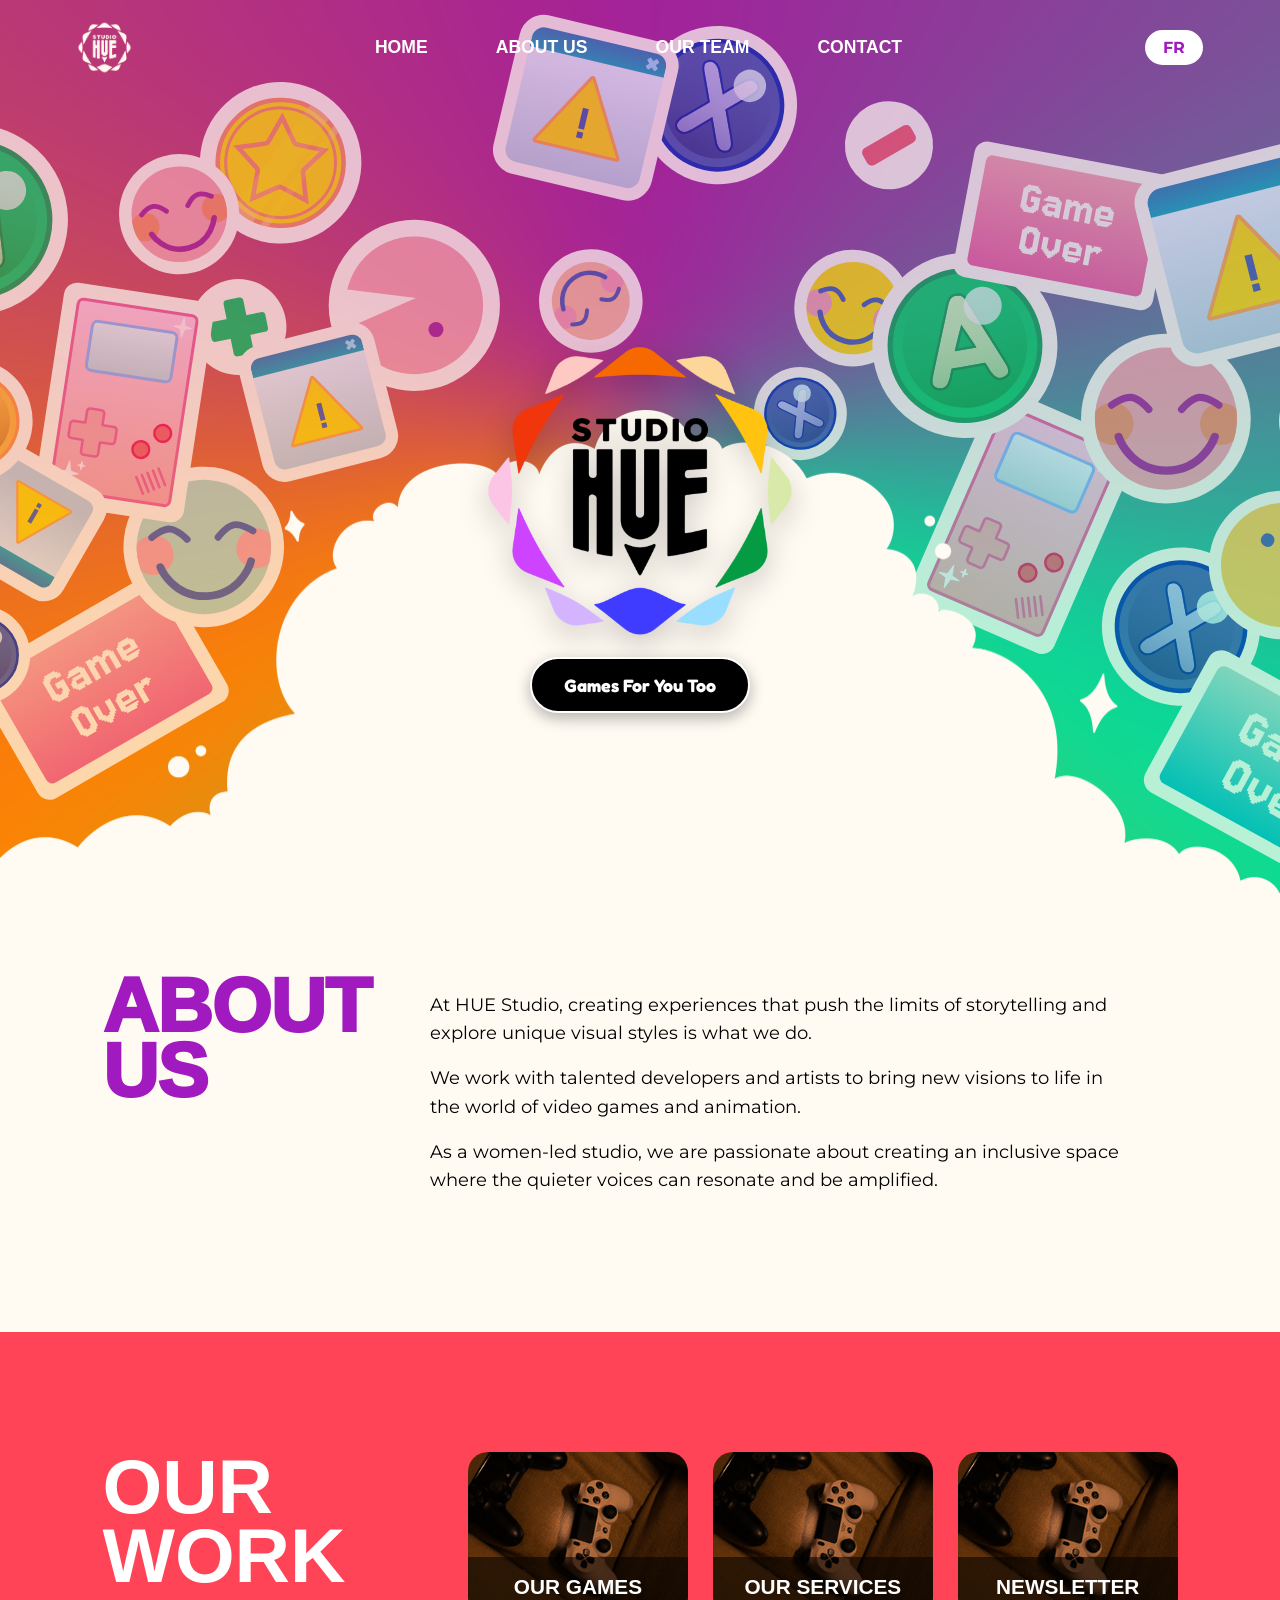
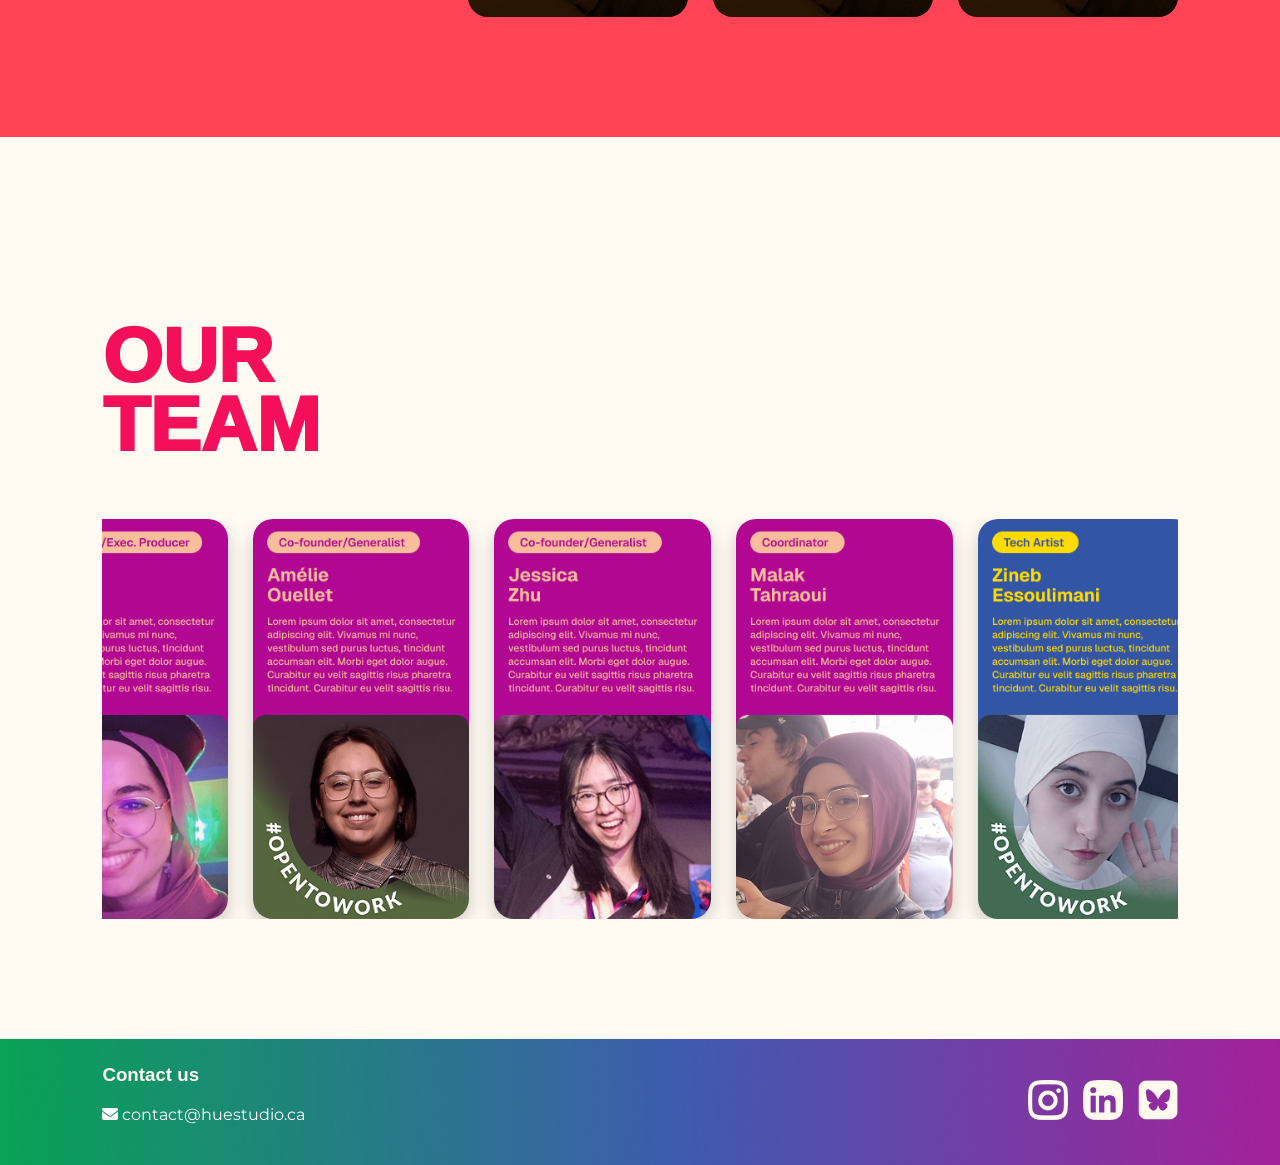
==== commit b0730b59: "grosse modif d'affichage mais elle est réussite" ====
--- a/index.html
+++ b/index.html
@@ -30,19 +30,17 @@
     <button id="translate-btn" class="translate-btn">FR</button>
 </header>
 
-<main class="page_principale">
-    <div class="hero-background-cloud">
-        <img src="images/Logo_StudioHue_transparent.png" class="logo-centre" alt="Studio Hue Logo">
-    </div>
-
-    <div class="tagline" data-translate="tagline">Games For You Too</div>
-</main>
-
 <div class="background-color" id="HOME">
     <img src="images/SVG_Header-2.svg" alt="Fond décoratif" class="fond-svg" />
+    <main class="page_principale">
+        <div class="hero-background-cloud">
+            <img src="images/Logo_StudioHue_transparent.png" class="logo-centre" alt="Studio Hue Logo">
+        </div>
+
+        </section><div class="tagline" data-translate="tagline">Games For You Too</div>
+    </main>
+    <img src="images/cloud.png" class="nuage" alt="Séparation nuage">
 </div>
-
-<img src="images/cloud.png" class="nuage" alt="Séparation nuage">
 
 <section class="background">
     <section class="about-us" id="ABOUT US">
--- a/css/styles.css
+++ b/css/styles.css
@@ -1,7 +1,10 @@
 /* ==============================
    RESET & BASE
    ============================== */
-
+html, body {
+  max-width: 100%;
+  overflow-x: hidden;
+}
 * {
   box-sizing: border-box;
 }
@@ -9,8 +12,8 @@
 body {
   margin: 0;
   font-family: Arial, sans-serif;
-  overflow-x: hidden;
   background-color: #fffbf3;
+  position: relative;
 }
 
 /* ==============================
@@ -25,12 +28,12 @@
   background-size: cover;
   background-position: center;
   overflow: hidden;
-  z-index: -2;
+  z-index: 0;
 }
 
 .background {
   background-color: #fffbf3;
-  margin-top: -10px;
+  margin-top: -7px;
 }
 
 .fond-svg {
@@ -157,6 +160,7 @@
   margin: 0;
   filter: drop-shadow(0 10px 15px rgba(0,0,0,0.2));
   transition: transform 0.25s ease;
+  z-index: 10;
 }
 
 .logo-centre:hover {
@@ -174,7 +178,6 @@
   font-weight: bold;
   color: white;
   font-family: 'Fredoka One', cursive, sans-serif;
-  z-index: 7;
   pointer-events: auto;
   white-space: nowrap;
   box-shadow: 0 5px 15px rgba(0,0,0,0.3);
@@ -195,7 +198,6 @@
   transform: translateX(-50%);
   z-index: 5;
   pointer-events: none;
-  margin: 0;
   padding: 0;
   line-height: 0;
 }
@@ -429,10 +431,18 @@
 .footer-right img:hover {
   transform: scale(1.2);
 }
-@media (max-width: 1200px) {
+@media (max-width: 1215px) {
+  .logo-centre {
+    margin-top: 100px;
+  }
   .logo-centre {
     width: 30vw;
-    margin-top: 210px;
+  }
+}
+@media (max-width: 1150px) {
+  .logo-centre {
+    width: 30vw;
+    margin-top: 200px;
   }
   .nuage {
     width: 1200px;
@@ -441,6 +451,7 @@
     bottom: 0;
     left: 50%;
     transform: translateX(-50%);
+    margin-top: -17px;
   }
 }
 /* ==============================
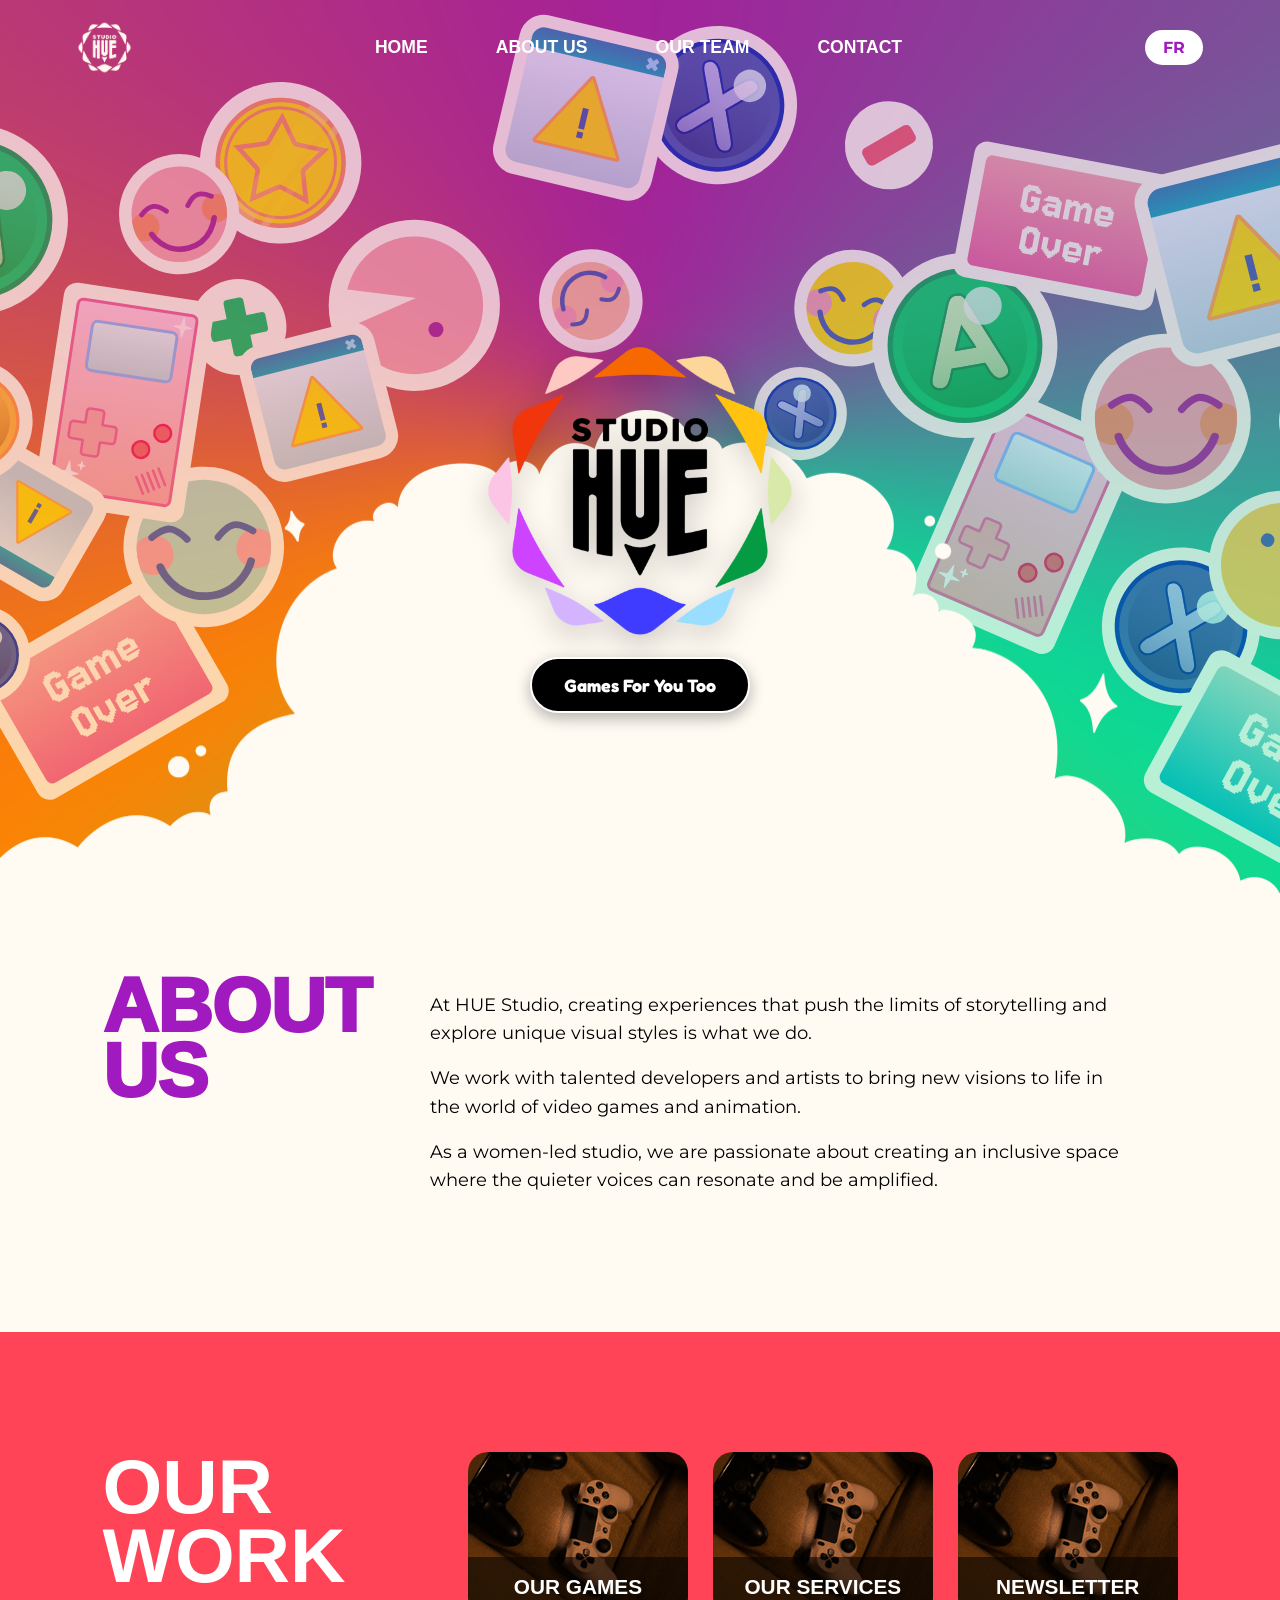
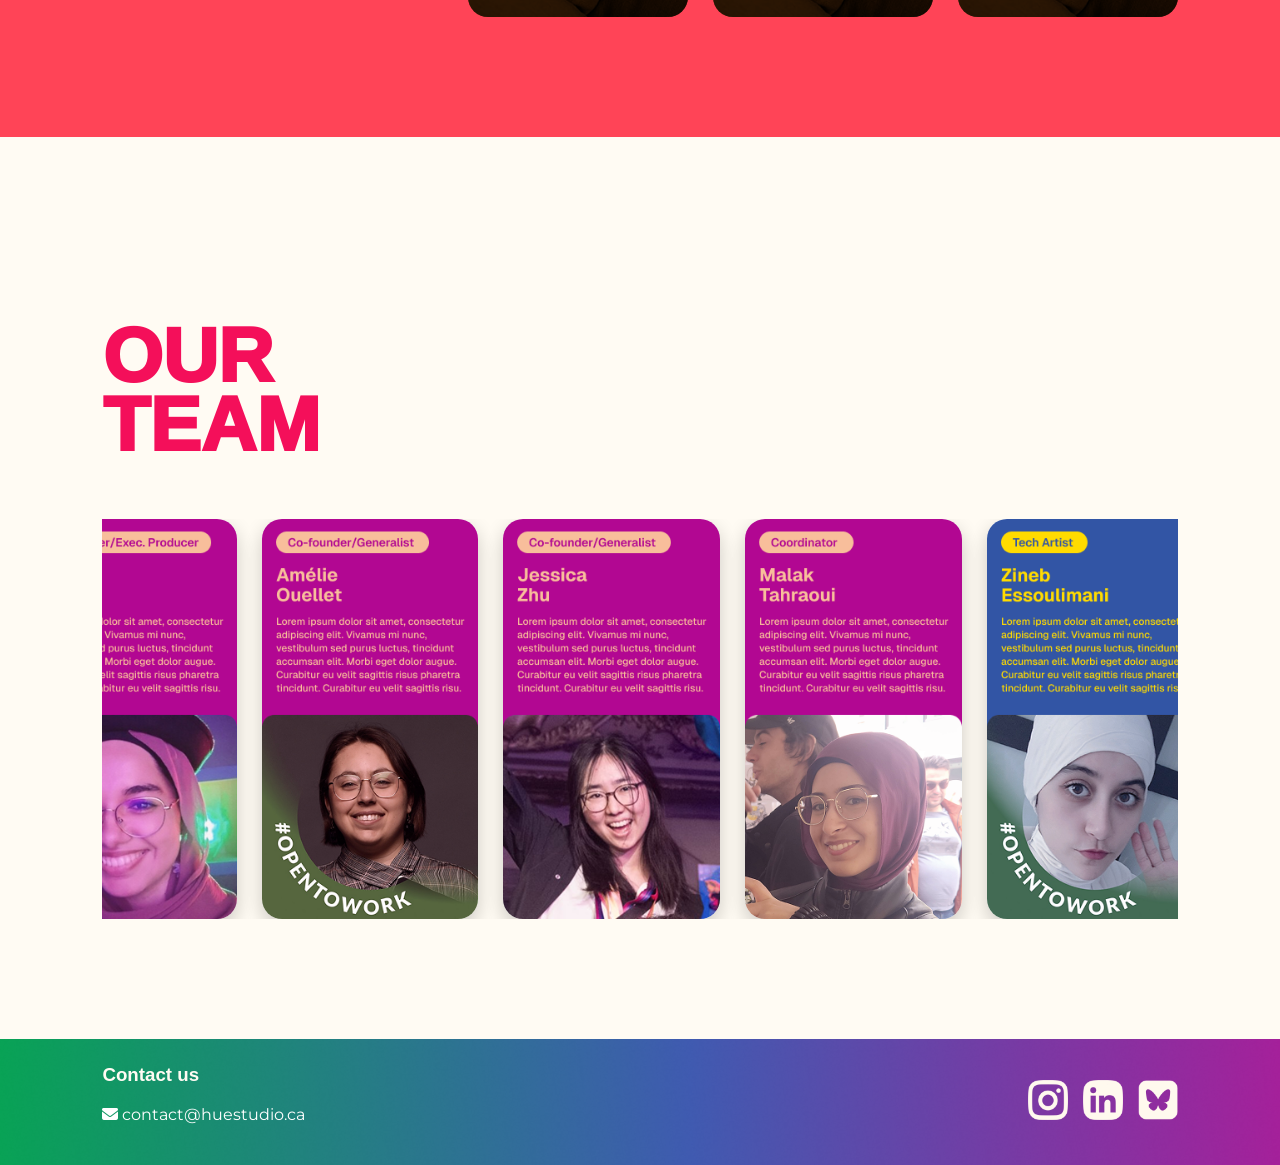
==== commit b8cbf362: "la fin du site" ====
--- a/index.html
+++ b/index.html
@@ -16,7 +16,7 @@
 <body>
 
 <header>
-    <img src="images/Logo_StudioHue_beige.png" alt="Petit logo" class="logo-haut" />
+    <img src="images/Logo_StudioHue_beige.png" alt="Petit logo" class="logo-haut" id="menu-toggle" />
 
     <nav>
         <ul class="nav-center">
--- a/css/styles.css
+++ b/css/styles.css
@@ -469,6 +469,36 @@
     top: 10px;
   }
 
+  nav {
+    width: 100%;
+  }
+
+  .nav-center {
+      flex-direction: column;
+      align-items: center;
+      /* Fond transparent par défaut */
+      background: transparent; 
+      width: 100%;
+      border-radius: 20px;
+      margin-top: 10px;
+      padding: 10px 0;
+
+      /* Caché par défaut */
+      max-height: 0;
+      overflow: hidden;
+      transition: max-height 0.3s ease, background 0.3s ease;
+  }
+
+  /* Le fond sombre n'apparaît que quand le menu est actif */
+  .nav-center.active {
+      background: rgba(0, 0, 0, 0.85);
+      max-height: 300px;
+  }
+
+  .nav-center li {
+    margin: 10px 0;
+  }
+  
   nav ul {
     gap: 15px;
   }
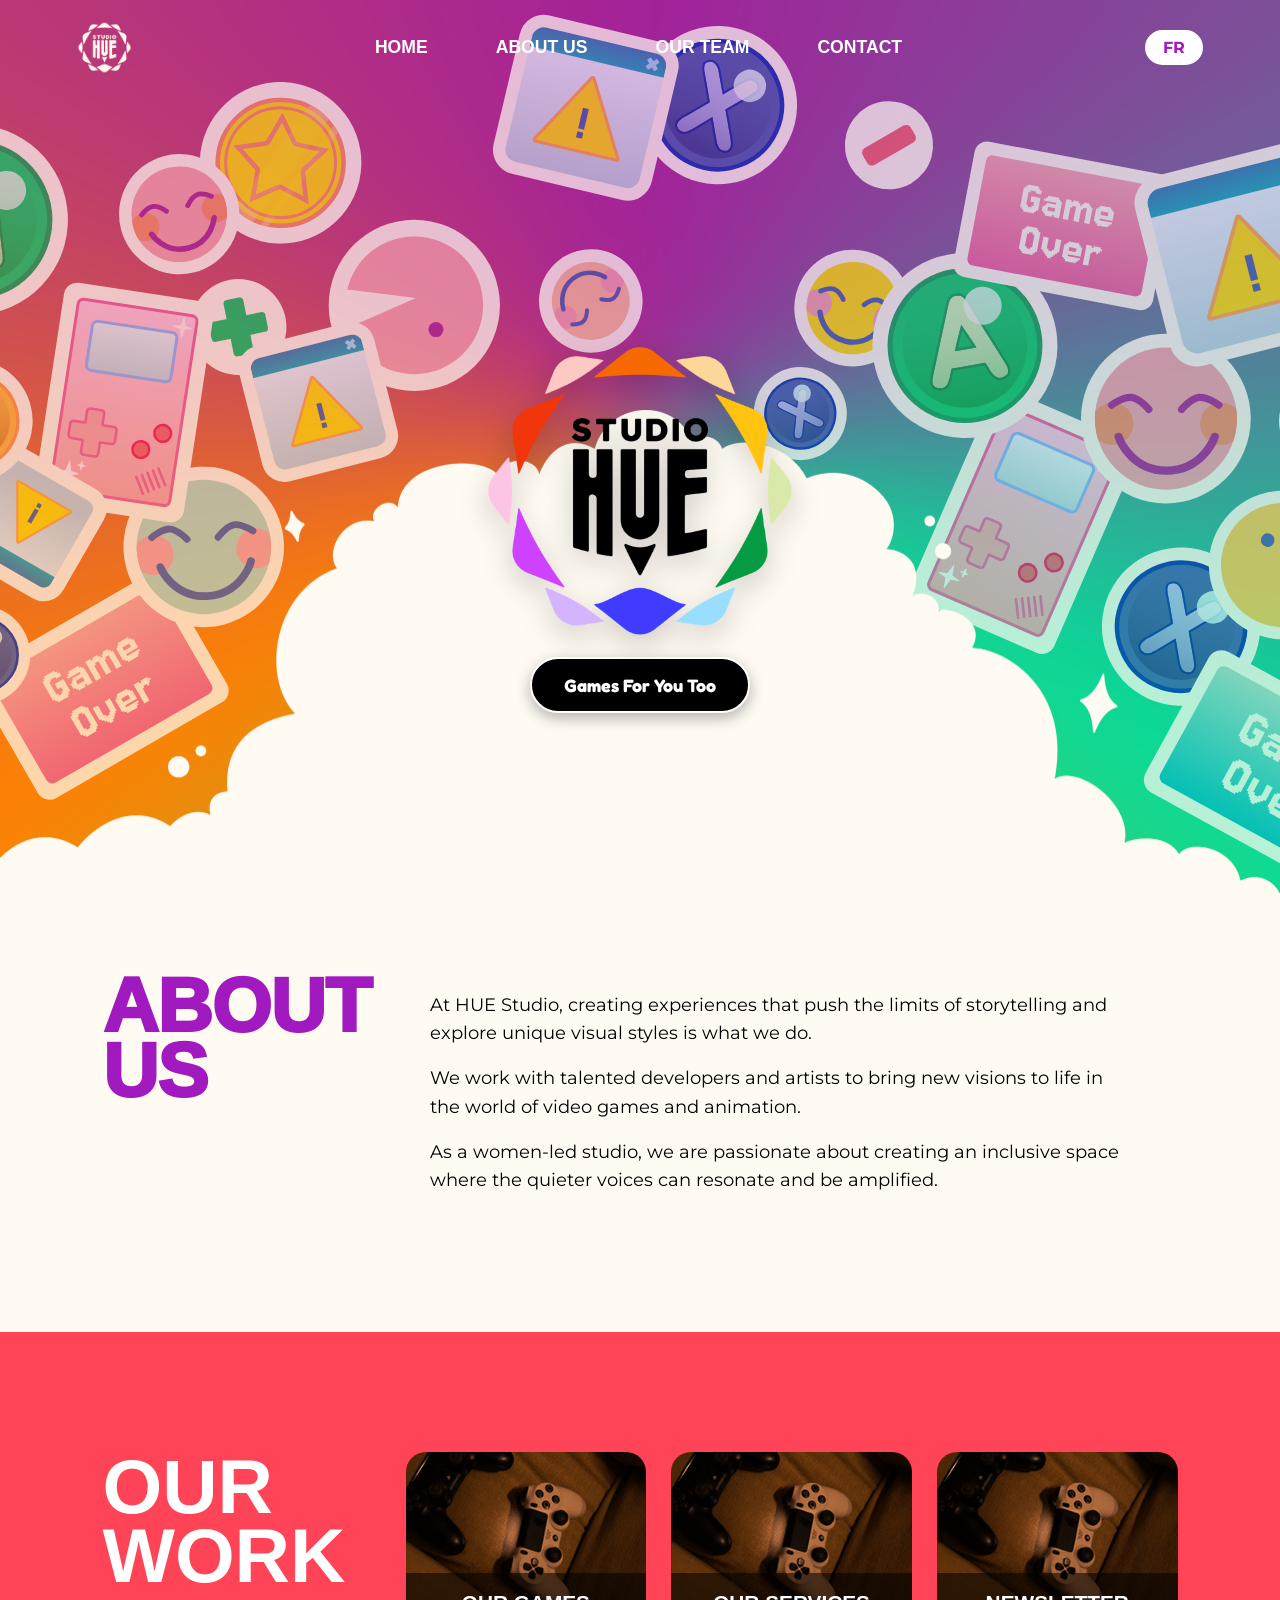
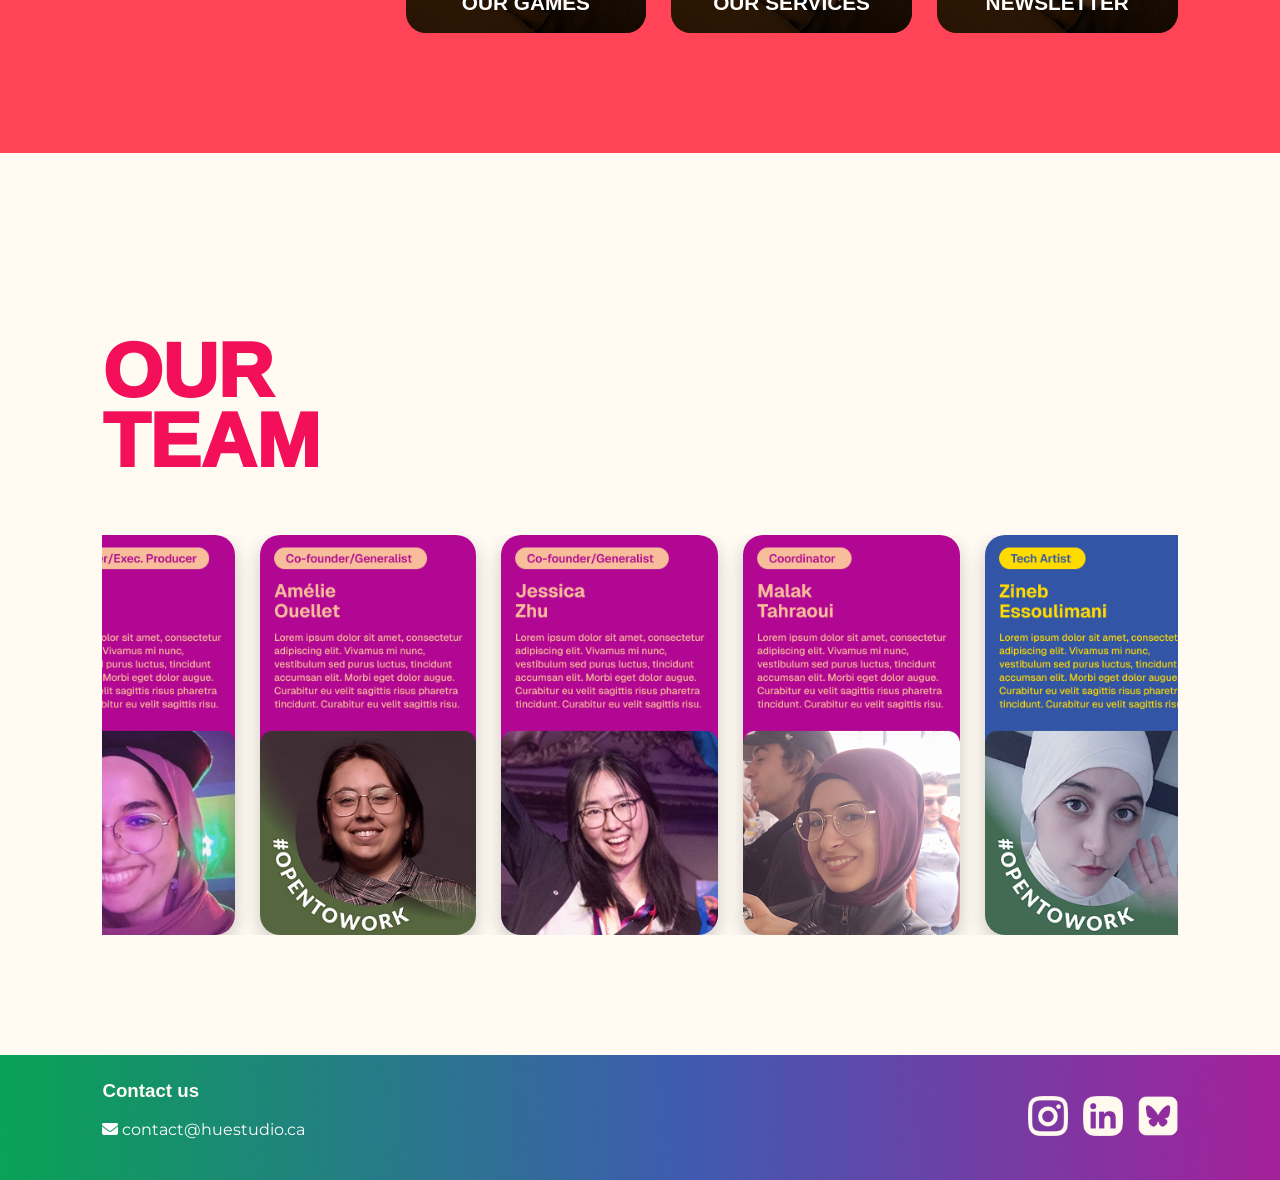
==== commit 8c442f9d: "rajout des commantaire" ====
--- a/index.html
+++ b/index.html
@@ -70,6 +70,7 @@
     <div class="ourwork-right">
         <a href="html/ourgame.html">
             <div class="work-card">
+                <!--Image de la card-->
                 <img src="images/ActivityPlaceholder2.png" alt="Our Games">
                 <div class="overlay" data-translate="games">OUR GAMES</div>
             </div>
@@ -77,6 +78,7 @@
 
         <a href="html/ourservices.html">
             <div class="work-card">
+                <!--Image de la card-->
                 <img src="images/ActivityPlaceholder2.png" alt="Our Services">
                 <div class="overlay" data-translate="services">OUR SERVICES</div>
             </div>
@@ -84,6 +86,7 @@
 
         <a href="https://www.linkedin.com/company/huestudiogames/">
             <div class="work-card">
+                <!--Image de la card-->
                 <img src="images/ActivityPlaceholder2.png" alt="Newsletter">
                 <div class="overlay" data-translate="newsletter">NEWSLETTER</div>
             </div>
@@ -98,6 +101,7 @@
 
     <div class="carousel-wrapper">
         <div class="carousel-track">
+            <!--Images des membres de l'équipe-->
             <div class="card"><img src="images/Member1-1.png"></div>
             <div class="card"><img src="images/Member2-1.png"></div>
             <div class="card"><img src="images/Member3.png"></div>
@@ -114,7 +118,7 @@
 
         <div class="footer-left">
             <h3 data-translate="contact-title">Contact us</h3>
-            <p><i class="fa-solid fa-envelope"></i> contact@huestudio.ca</p>
+            <a href="mailto:contact@huestudio.ca" style="text-decoration: none;"><p><i class="fa-solid fa-envelope"></i> contact@huestudio.ca</p></a>
         </div>
 
         <div class="footer-right">
--- a/css/styles.css
+++ b/css/styles.css
@@ -464,13 +464,15 @@
   }
 
   header {
-    flex-direction: column;
-    gap: 10px;
-    top: 10px;
+    flex-direction: row; /* ⬅️ au lieu de column */
+    justify-content: space-between;
+    align-items: center;
+    flex-wrap: wrap; /* permet au menu d'aller en dessous */
   }
 
   nav {
     width: 100%;
+    order: 3;
   }
 
   .nav-center {
@@ -509,6 +511,10 @@
 
   .logo-haut {
     height: 40px;
+    margin-right: auto;
+  }
+  .translate-btn {
+    margin-left: auto;
   }
 
   main.page_principale {
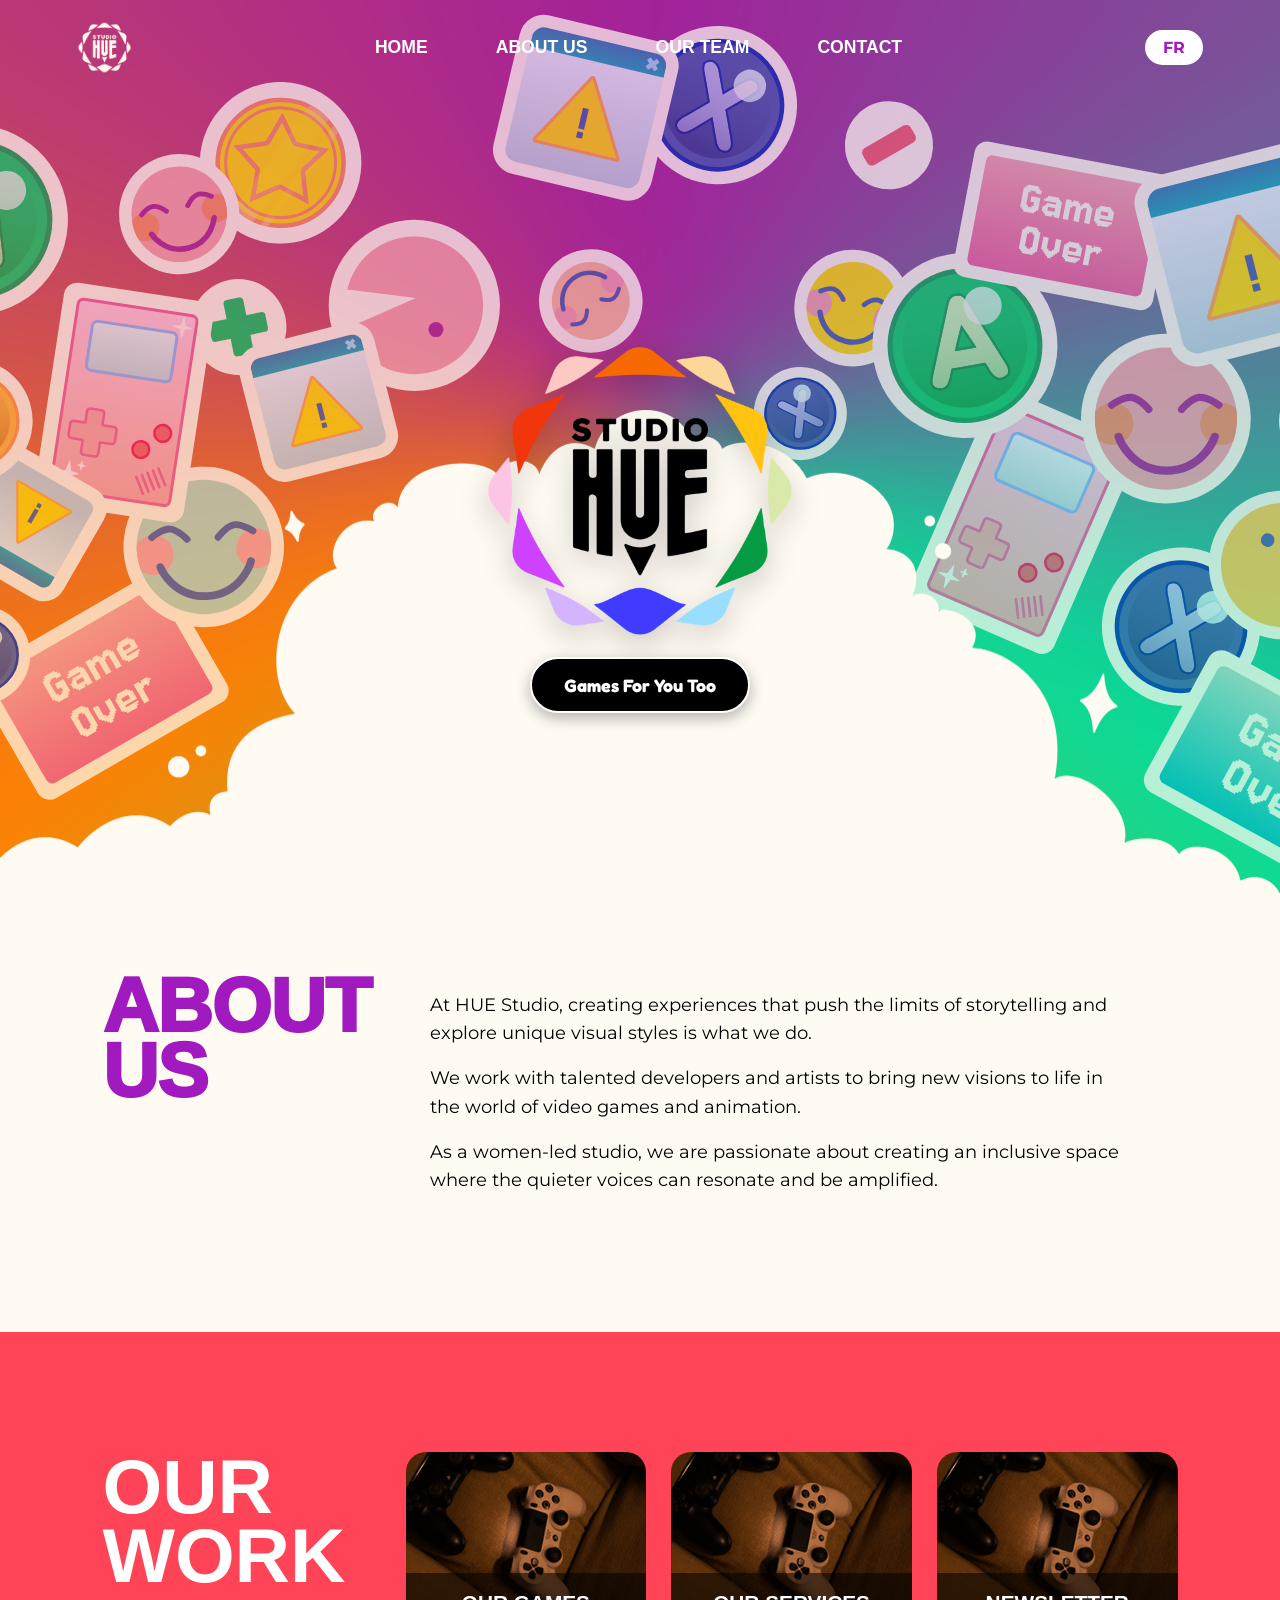
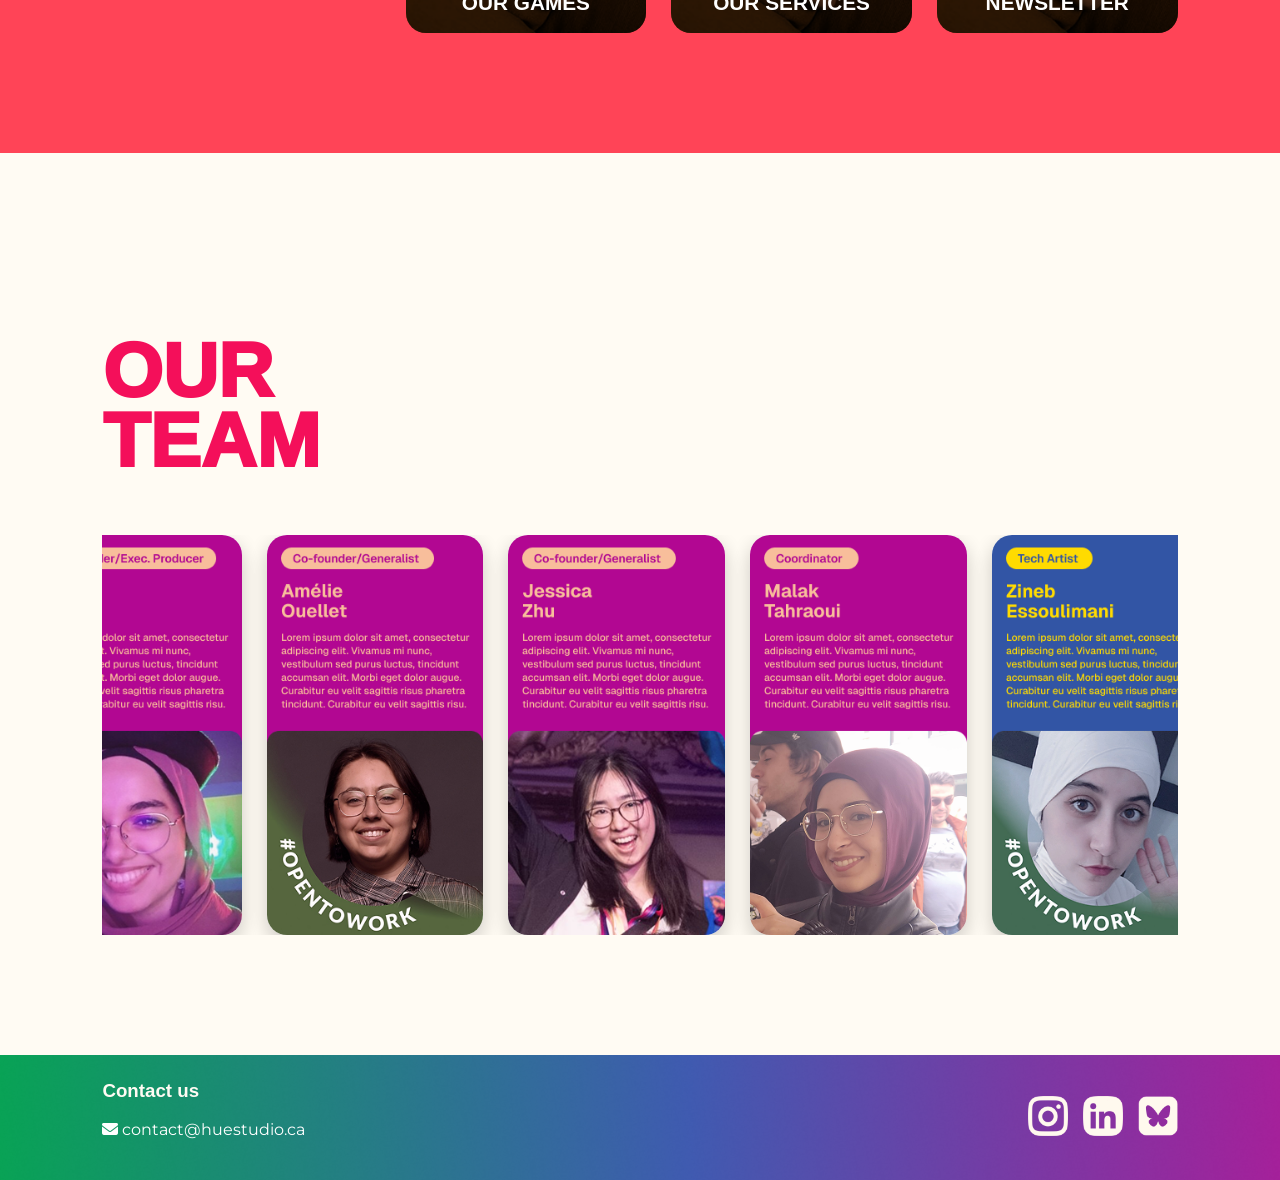
==== commit b7a6ec25: "ajout de commentaire" ====
--- a/index.html
+++ b/index.html
@@ -48,6 +48,7 @@
             ABOUT<br>US
         </div>
 
+        <!--Texte à propos-->
         <div class="about-text">
             <p data-translate="about-text-1">
                 At HUE Studio, creating experiences that push the limits of storytelling and explore unique visual styles is what we do.
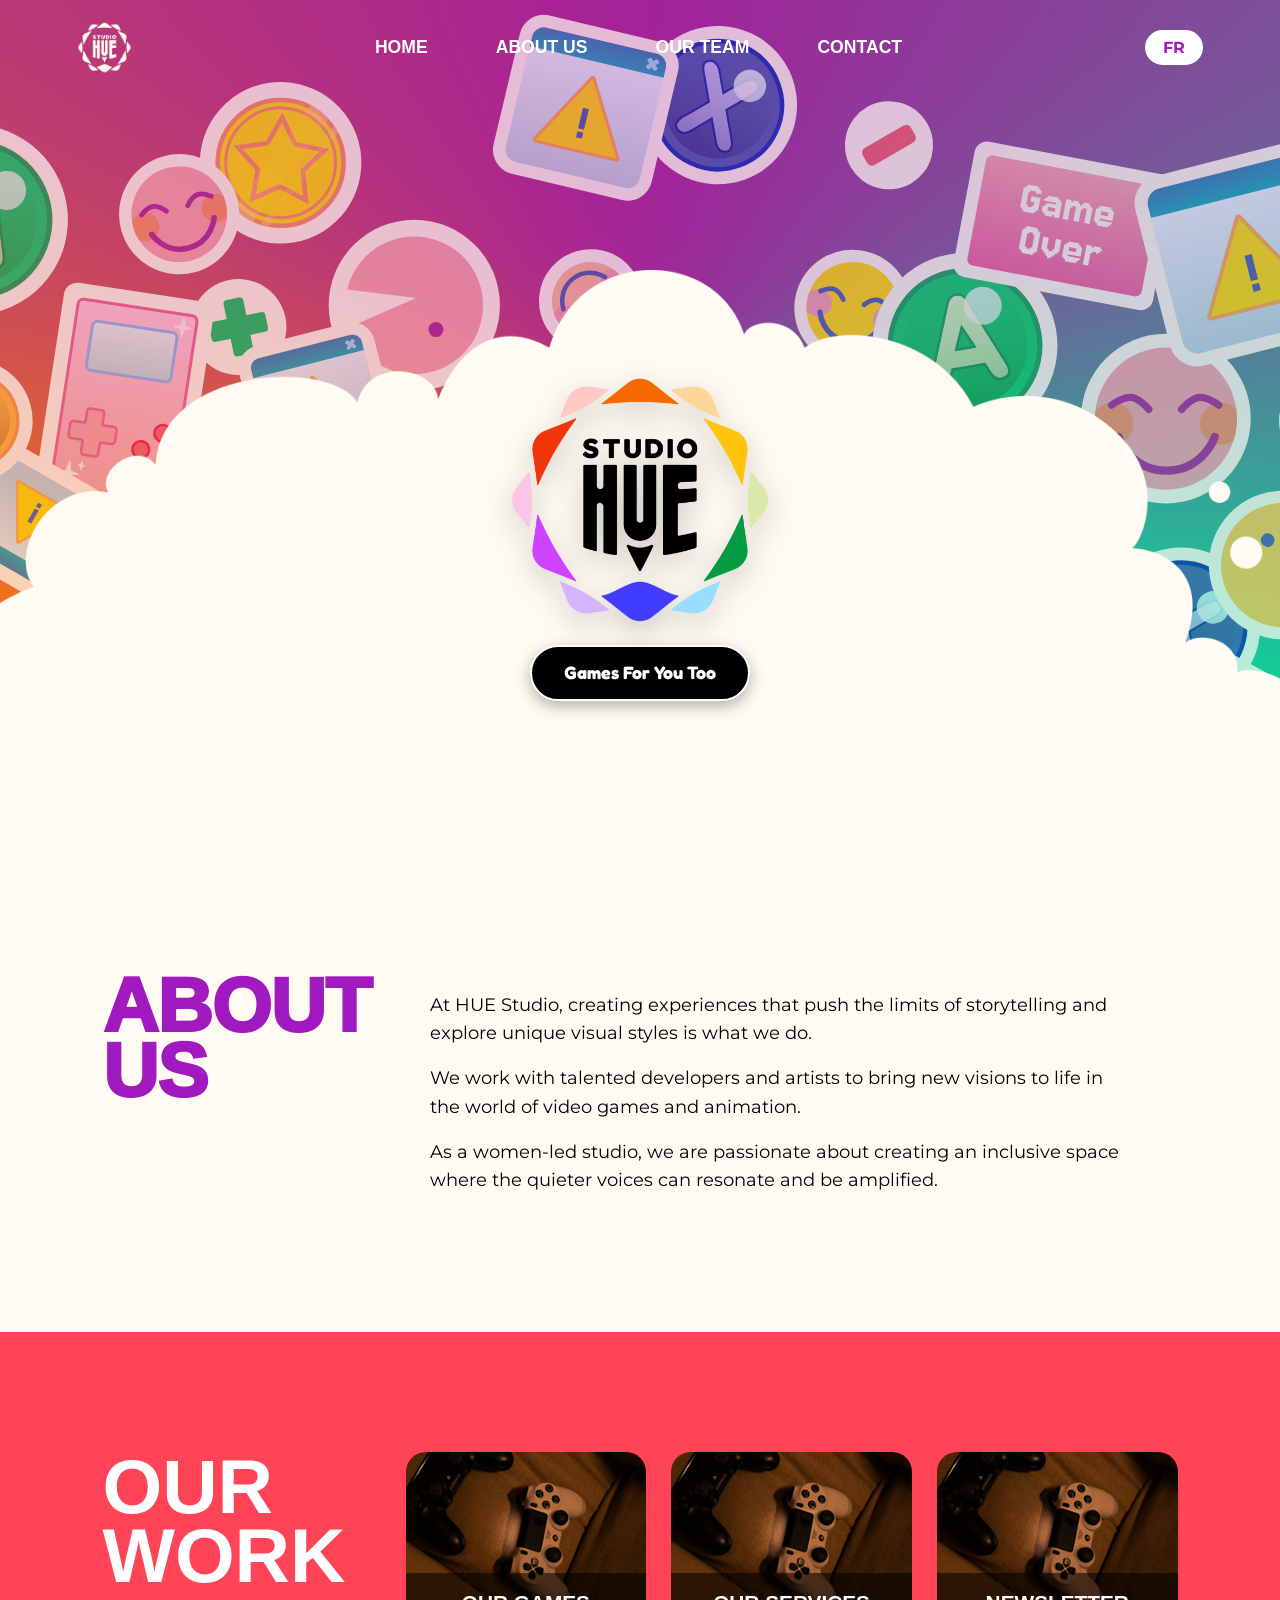
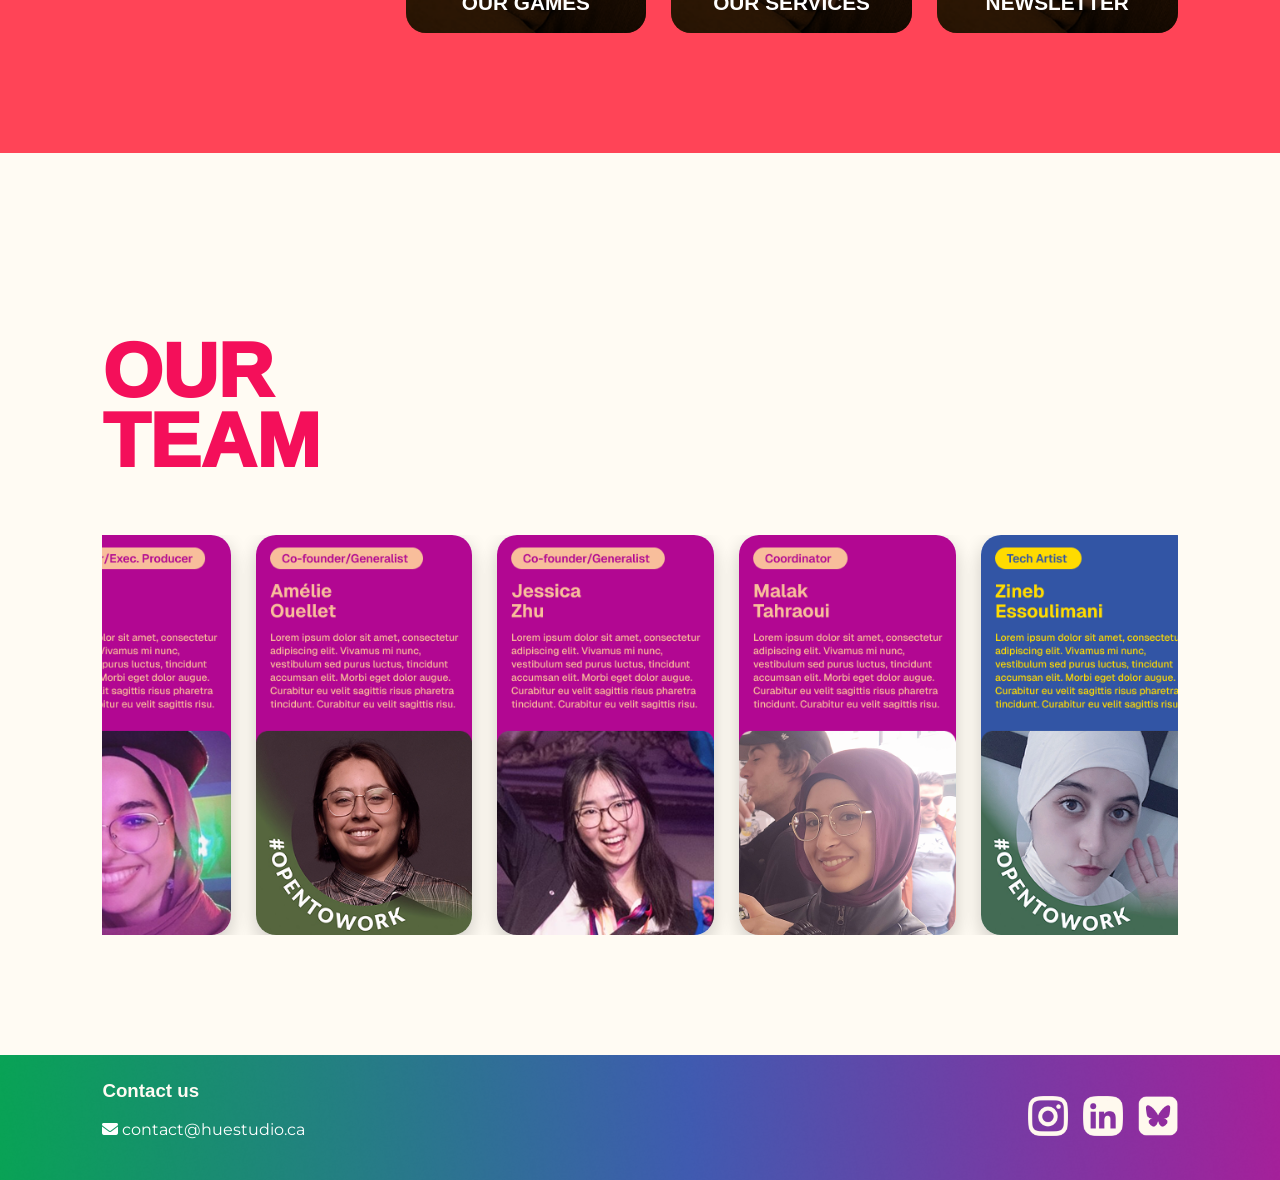
==== commit d99d2c0e: "css fix for cloud background" ====
--- a/index.html
+++ b/index.html
@@ -1,5 +1,6 @@
 <!DOCTYPE html>
 <html lang="en-US">
+
 <head>
     <meta charset="UTF-8" />
     <meta name="viewport" content="width=device-width, initial-scale=1.0" />
@@ -15,120 +16,124 @@
 
 <body>
 
-<header>
-    <img src="images/Logo_StudioHue_beige.png" alt="Petit logo" class="logo-haut" id="menu-toggle" />
+    <header>
+        <img src="images/Logo_StudioHue_beige.png" alt="Petit logo" class="logo-haut" id="menu-toggle" />
 
-    <nav>
-        <ul class="nav-center">
-            <li><a href="#HOME" data-translate="home">HOME</a></li>
-            <li><a href="#ABOUT US" data-translate="about">ABOUT US</a></li>
-            <li><a href="#OUR TEAM" data-translate="team">OUR TEAM</a></li>
-            <li><a href="#CONTACT" data-translate="contact">CONTACT</a></li>
-        </ul>
-    </nav>
+        <nav>
+            <ul class="nav-center">
+                <li><a href="#HOME" data-translate="home">HOME</a></li>
+                <li><a href="#ABOUT US" data-translate="about">ABOUT US</a></li>
+                <li><a href="#OUR TEAM" data-translate="team">OUR TEAM</a></li>
+                <li><a href="#CONTACT" data-translate="contact">CONTACT</a></li>
+            </ul>
+        </nav>
 
-    <button id="translate-btn" class="translate-btn">FR</button>
-</header>
+        <button id="translate-btn" class="translate-btn">FR</button>
+    </header>
 
-<div class="background-color" id="HOME">
-    <img src="images/SVG_Header-2.svg" alt="Fond décoratif" class="fond-svg" />
-    <main class="page_principale">
-        <div class="hero-background-cloud">
+    <div class="background-color" id="HOME">
+        <img src="images/SVG_Header-2.svg" alt="Fond décoratif" class="fond-svg" />
+        <main class="page_principale">
             <img src="images/Logo_StudioHue_transparent.png" class="logo-centre" alt="Studio Hue Logo">
+            <div class="tagline" data-translate="tagline">Games For You Too</div>
+        </main>
+    </div>
+
+    <section class="background">
+        <section class="about-us" id="ABOUT US">
+            <div class="about-title" data-translate="about-title">
+                ABOUT<br>US
+            </div>
+
+            <!--Texte à propos-->
+            <div class="about-text">
+                <p data-translate="about-text-1">
+                    At HUE Studio, creating experiences that push the limits of storytelling and explore unique visual
+                    styles is what we do.
+                </p>
+                <p data-translate="about-text-2">
+                    We work with talented developers and artists to bring new visions to life in the world of video
+                    games and animation.
+                </p>
+                <p data-translate="about-text-3">
+                    As a women-led studio, we are passionate about creating an inclusive space where the quieter voices
+                    can resonate and be amplified.
+                </p>
+            </div>
+        </section>
+    </section>
+
+    <section class="ourwork-section">
+        <div class="ourwork-left">
+            <h2 data-translate="ourwork">OUR<br>WORK</h2>
         </div>
 
-        </section><div class="tagline" data-translate="tagline">Games For You Too</div>
-    </main>
-    <img src="images/cloud.png" class="nuage" alt="Séparation nuage">
-</div>
+        <div class="ourwork-right">
+            <a href="html/ourgame.html">
+                <div class="work-card">
+                    <!--Image de la card-->
+                    <img src="images/ActivityPlaceholder2.png" alt="Our Games">
+                    <div class="overlay" data-translate="games">OUR GAMES</div>
+                </div>
+            </a>
 
-<section class="background">
-    <section class="about-us" id="ABOUT US">
-        <div class="about-title" data-translate="about-title">
-            ABOUT<br>US
+            <a href="html/ourservices.html">
+                <div class="work-card">
+                    <!--Image de la card-->
+                    <img src="images/ActivityPlaceholder2.png" alt="Our Services">
+                    <div class="overlay" data-translate="services">OUR SERVICES</div>
+                </div>
+            </a>
+
+            <a href="https://www.linkedin.com/company/huestudiogames/">
+                <div class="work-card">
+                    <!--Image de la card-->
+                    <img src="images/ActivityPlaceholder2.png" alt="Newsletter">
+                    <div class="overlay" data-translate="newsletter">NEWSLETTER</div>
+                </div>
+            </a>
+        </div>
+    </section>
+
+    <section class="ourteam-section" id="OUR TEAM">
+        <div class="ourteam-left">
+            <h2 data-translate="team2">OUR<br>TEAM</h2>
         </div>
 
-        <!--Texte à propos-->
-        <div class="about-text">
-            <p data-translate="about-text-1">
-                At HUE Studio, creating experiences that push the limits of storytelling and explore unique visual styles is what we do.
-            </p>
-            <p data-translate="about-text-2">
-                We work with talented developers and artists to bring new visions to life in the world of video games and animation.
-            </p>
-            <p data-translate="about-text-3">
-                As a women-led studio, we are passionate about creating an inclusive space where the quieter voices can resonate and be amplified.
-            </p>
+        <div class="carousel-wrapper">
+            <div class="carousel-track">
+                <!--Images des membres de l'équipe-->
+                <div class="card"><img src="images/Member1-1.png"></div>
+                <div class="card"><img src="images/Member2-1.png"></div>
+                <div class="card"><img src="images/Member3.png"></div>
+                <div class="card"><img src="images/Member4.png"></div>
+                <div class="card"><img src="images/Member5.png"></div>
+                <div class="card"><img src="images/Member6.png"></div>
+                <div class="card"><img src="images/Member7.png"></div>
+            </div>
         </div>
     </section>
-</section>
 
-<section class="ourwork-section">
-    <div class="ourwork-left">
-        <h2 data-translate="ourwork">OUR<br>WORK</h2>
-    </div>
+    <footer class="footer" id="CONTACT">
+        <div class="footer-container">
 
-    <div class="ourwork-right">
-        <a href="html/ourgame.html">
-            <div class="work-card">
-                <!--Image de la card-->
-                <img src="images/ActivityPlaceholder2.png" alt="Our Games">
-                <div class="overlay" data-translate="games">OUR GAMES</div>
+            <div class="footer-left">
+                <h3 data-translate="contact-title">Contact us</h3>
+                <a href="mailto:contact@huestudio.ca" style="text-decoration: none;">
+                    <p><i class="fa-solid fa-envelope"></i> contact@huestudio.ca</p>
+                </a>
             </div>
-        </a>
 
-        <a href="html/ourservices.html">
-            <div class="work-card">
-                <!--Image de la card-->
-                <img src="images/ActivityPlaceholder2.png" alt="Our Services">
-                <div class="overlay" data-translate="services">OUR SERVICES</div>
+            <div class="footer-right">
+                <a href="https://www.instagram.com/studiohuegames/"><img src="images/Logo_Instagram.png"></a>
+                <a href="https://www.linkedin.com/company/huestudiogames/posts/?feedView=all"><img
+                        src="images/Logo_Linkedin.png"></a>
+                <a href="https://www.linkedin.com/company/huestudiogames/posts/?feedView=all"><img
+                        src="images/Logo_Bsky.png"></a>
             </div>
-        </a>
 
-        <a href="https://www.linkedin.com/company/huestudiogames/">
-            <div class="work-card">
-                <!--Image de la card-->
-                <img src="images/ActivityPlaceholder2.png" alt="Newsletter">
-                <div class="overlay" data-translate="newsletter">NEWSLETTER</div>
-            </div>
-        </a>
-    </div>
-</section>
+        </div>
+    </footer>
+</body>
 
-<section class="ourteam-section" id="OUR TEAM">
-    <div class="ourteam-left">
-        <h2 data-translate="team2">OUR<br>TEAM</h2>
-    </div>
-
-    <div class="carousel-wrapper">
-        <div class="carousel-track">
-            <!--Images des membres de l'équipe-->
-            <div class="card"><img src="images/Member1-1.png"></div>
-            <div class="card"><img src="images/Member2-1.png"></div>
-            <div class="card"><img src="images/Member3.png"></div>
-            <div class="card"><img src="images/Member4.png"></div>
-            <div class="card"><img src="images/Member5.png"></div>
-            <div class="card"><img src="images/Member6.png"></div>
-            <div class="card"><img src="images/Member7.png"></div>
-        </div>
-    </div>
-</section>
-
-<footer class="footer" id="CONTACT">
-    <div class="footer-container">
-
-        <div class="footer-left">
-            <h3 data-translate="contact-title">Contact us</h3>
-            <a href="mailto:contact@huestudio.ca" style="text-decoration: none;"><p><i class="fa-solid fa-envelope"></i> contact@huestudio.ca</p></a>
-        </div>
-
-        <div class="footer-right">
-            <a href="https://www.instagram.com/studiohuegames/"><img src="images/Logo_Instagram.png"></a>
-            <a href="https://www.linkedin.com/company/huestudiogames/posts/?feedView=all"><img src="images/Logo_Linkedin.png"></a>
-            <a href="https://www.linkedin.com/company/huestudiogames/posts/?feedView=all"><img src="images/Logo_Bsky.png"></a>
-        </div>
-
-    </div>
-</footer>
-</body>
 </html>
--- a/css/styles.css
+++ b/css/styles.css
@@ -1,7 +1,8 @@
 /* ==============================
    RESET & BASE
    ============================== */
-html, body {
+html,
+body {
   max-width: 100%;
   overflow-x: hidden;
 }
@@ -129,9 +130,8 @@
 
 main.page_principale {
   position: absolute;
-  top: 58%;
-  left: 50%;
-  transform: translate(-50%, -50%);
+  height: 70vh;
+  bottom: 0;
   display: flex;
   flex-direction: column;
   align-items: center;
@@ -139,6 +139,9 @@
   z-index: 6;
   width: 100%;
   pointer-events: none;
+  padding: 50px 0 0;
+  gap: 10px;
+  background: url('../images/cloud.png') no-repeat top center;
 }
 
 .hero-background-cloud {
@@ -152,15 +155,14 @@
 }
 
 .logo-centre {
-  width: 25vw;
+  width: 30vh;
   min-width: 180px;
   max-width: 500px;
   height: auto;
   display: block;
-  margin: 0;
-  filter: drop-shadow(0 10px 15px rgba(0,0,0,0.2));
+  margin-top: 5vh;
+  filter: drop-shadow(0 10px 15px rgba(0, 0, 0, 0.2));
   transition: transform 0.25s ease;
-  z-index: 10;
 }
 
 .logo-centre:hover {
@@ -180,27 +182,9 @@
   font-family: 'Fredoka One', cursive, sans-serif;
   pointer-events: auto;
   white-space: nowrap;
-  box-shadow: 0 5px 15px rgba(0,0,0,0.3);
-}
-
-/* ==============================
-   CLOUD SEPARATOR
-   ============================== */
-
-.nuage {
-  display: block;
-  width: 100%;
-  max-width: 100%;
-  height: auto;
-  position: absolute;
-  bottom: 0;
-  left: 50%;
-  transform: translateX(-50%);
-  z-index: 5;
-  pointer-events: none;
-  padding: 0;
-  line-height: 0;
-}
+  box-shadow: 0 5px 15px rgba(0, 0, 0, 0.3);
+}
+
 
 /* ==============================
    ABOUT US
@@ -299,8 +283,12 @@
 }
 
 @keyframes floatCard {
-  0% { transform: translateY(0); }
-  100% { transform: translateY(-15px); }
+  0% {
+    transform: translateY(0);
+  }
+  100% {
+    transform: translateY(-15px);
+  }
 }
 
 /* ==============================
@@ -431,43 +419,25 @@
 .footer-right img:hover {
   transform: scale(1.2);
 }
-@media (max-width: 1215px) {
-  .logo-centre {
-    margin-top: 100px;
-  }
-  .logo-centre {
-    width: 30vw;
-  }
-}
-@media (max-width: 1150px) {
-  .logo-centre {
-    width: 30vw;
-    margin-top: 200px;
-  }
-  .nuage {
-    width: 1200px;
-    max-width: none;
-    position: absolute;
-    bottom: 0;
-    left: 50%;
-    transform: translateX(-50%);
-    margin-top: -17px;
-  }
-}
+
+
 /* ==============================
    RESPONSIVE MOBILE
    ============================== */
 
 @media (max-width: 900px) {
-  html, body {
+  html,
+  body {
     overflow-x: hidden;
   }
 
   header {
-    flex-direction: row; /* ⬅️ au lieu de column */
+    flex-direction: row;
+    /* ⬅️ au lieu de column */
     justify-content: space-between;
     align-items: center;
-    flex-wrap: wrap; /* permet au menu d'aller en dessous */
+    flex-wrap: wrap;
+    /* permet au menu d'aller en dessous */
   }
 
   nav {
@@ -476,31 +446,31 @@
   }
 
   .nav-center {
-      flex-direction: column;
-      align-items: center;
-      /* Fond transparent par défaut */
-      background: transparent; 
-      width: 100%;
-      border-radius: 20px;
-      margin-top: 10px;
-      padding: 10px 0;
-
-      /* Caché par défaut */
-      max-height: 0;
-      overflow: hidden;
-      transition: max-height 0.3s ease, background 0.3s ease;
+    flex-direction: column;
+    align-items: center;
+    /* Fond transparent par défaut */
+    background: transparent;
+    width: 100%;
+    border-radius: 20px;
+    margin-top: 10px;
+    padding: 10px 0;
+
+    /* Caché par défaut */
+    max-height: 0;
+    overflow: hidden;
+    transition: max-height 0.3s ease, background 0.3s ease;
   }
 
   /* Le fond sombre n'apparaît que quand le menu est actif */
   .nav-center.active {
-      background: rgba(0, 0, 0, 0.85);
-      max-height: 300px;
+    background: rgba(0, 0, 0, 0.85);
+    max-height: 300px;
   }
 
   .nav-center li {
     margin: 10px 0;
   }
-  
+
   nav ul {
     gap: 15px;
   }
@@ -515,11 +485,6 @@
   }
   .translate-btn {
     margin-left: auto;
-  }
-
-  main.page_principale {
-    top: 65%;
-    padding: 0 10px;
   }
 
   .tagline {
@@ -538,10 +503,6 @@
 
   .about-title {
     font-size: 12vw;
-  }
-
-  .logo-centre {
-    margin-top: 0px;
   }
 
   .about-text {
@@ -597,15 +558,6 @@
   .footer-right {
     justify-content: center;
   }
-
-  .nuage {
-    width: 1200px;
-    max-width: none;
-    position: absolute;
-    bottom: 0;
-    left: 50%;
-    transform: translateX(-50%);
-  }
 }
 
 /* ==============================
@@ -613,11 +565,6 @@
    ============================== */
 
 @media (max-width: 480px) {
-
-  .logo-centre {
-    width: 75vw;
-  }
-
   .tagline {
     font-size: 4vw;
   }
@@ -636,12 +583,13 @@
     height: 240px;
   }
 
-  .nuage {
-    width: 1300px;
-    max-width: none;
-    position: absolute;
-    bottom: 0;
-    left: 50%;
-    transform: translateX(-50%);
+}
+
+@media (min-width: 1920px) and (orientation: landscape) {
+  main.page_principale {
+    height: 78vh;
+  }
+  .logo-centre {
+    width: 30vw;
   }
 }
